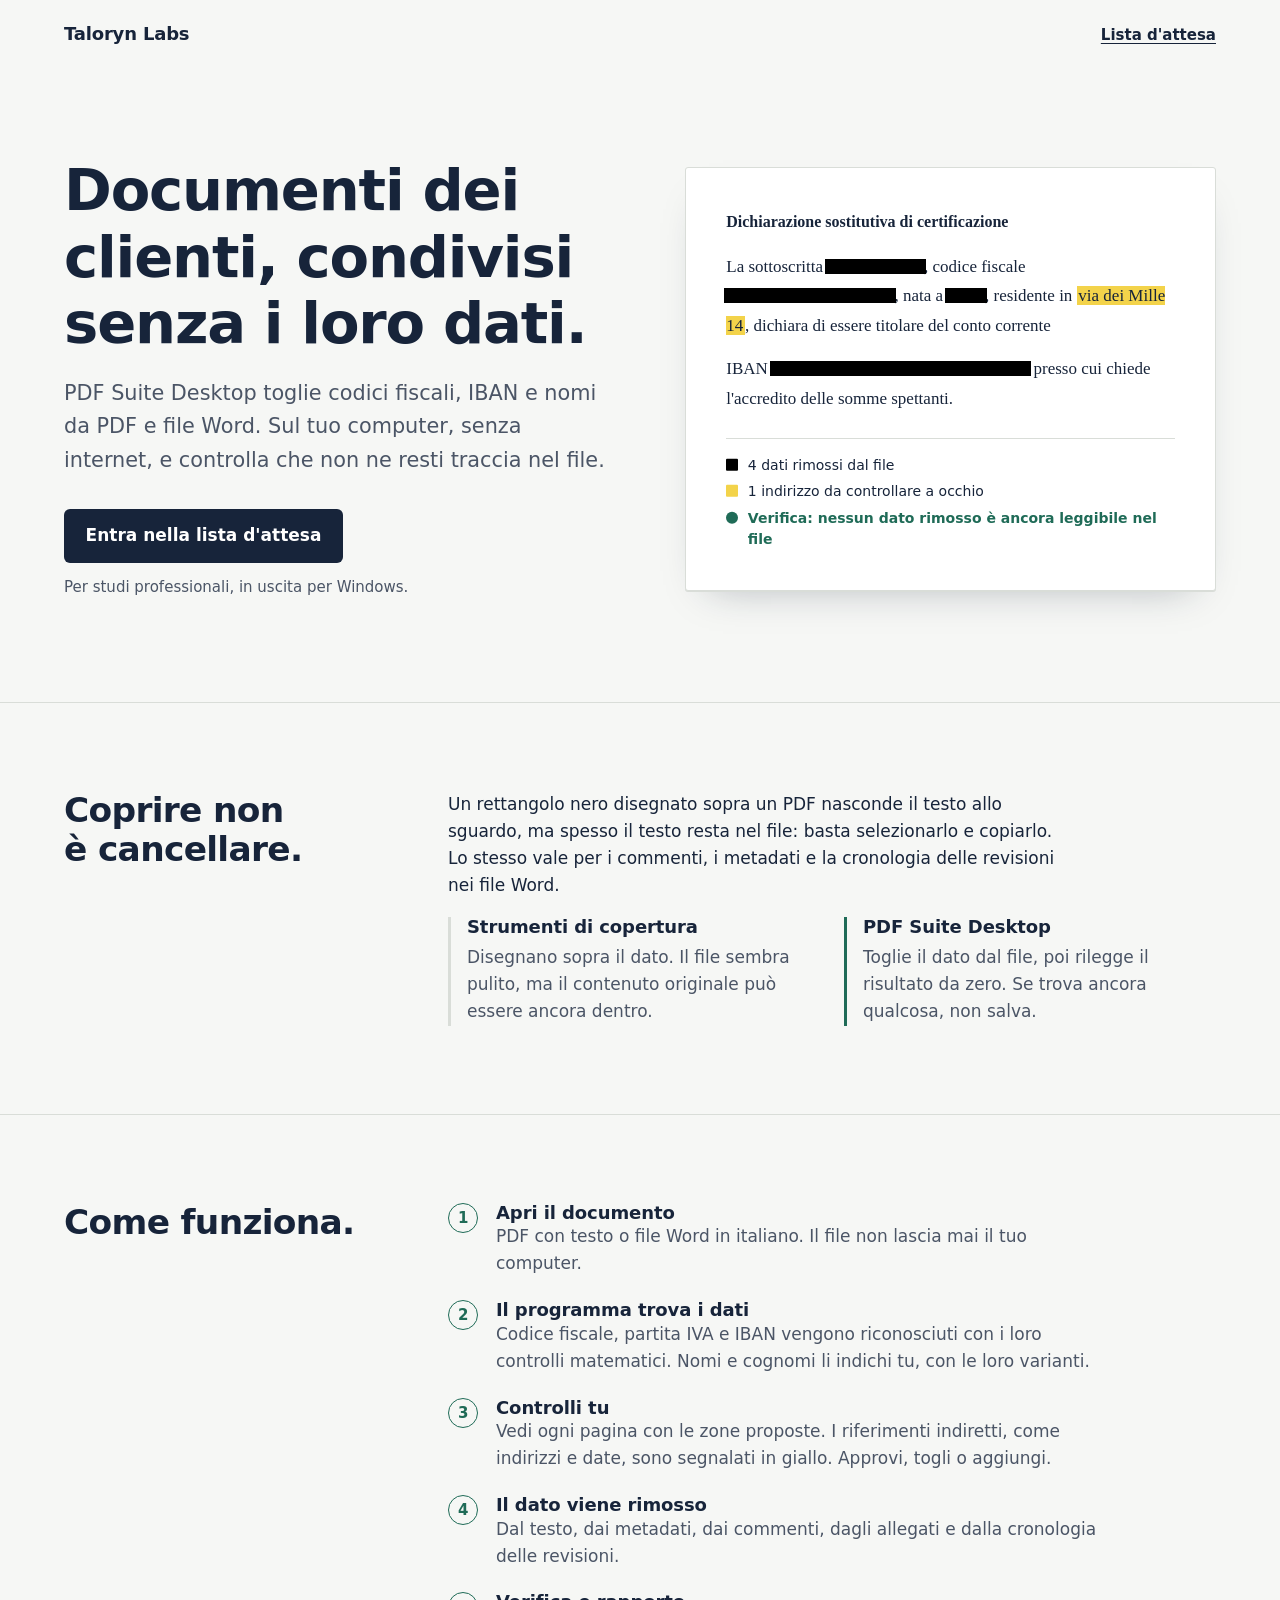
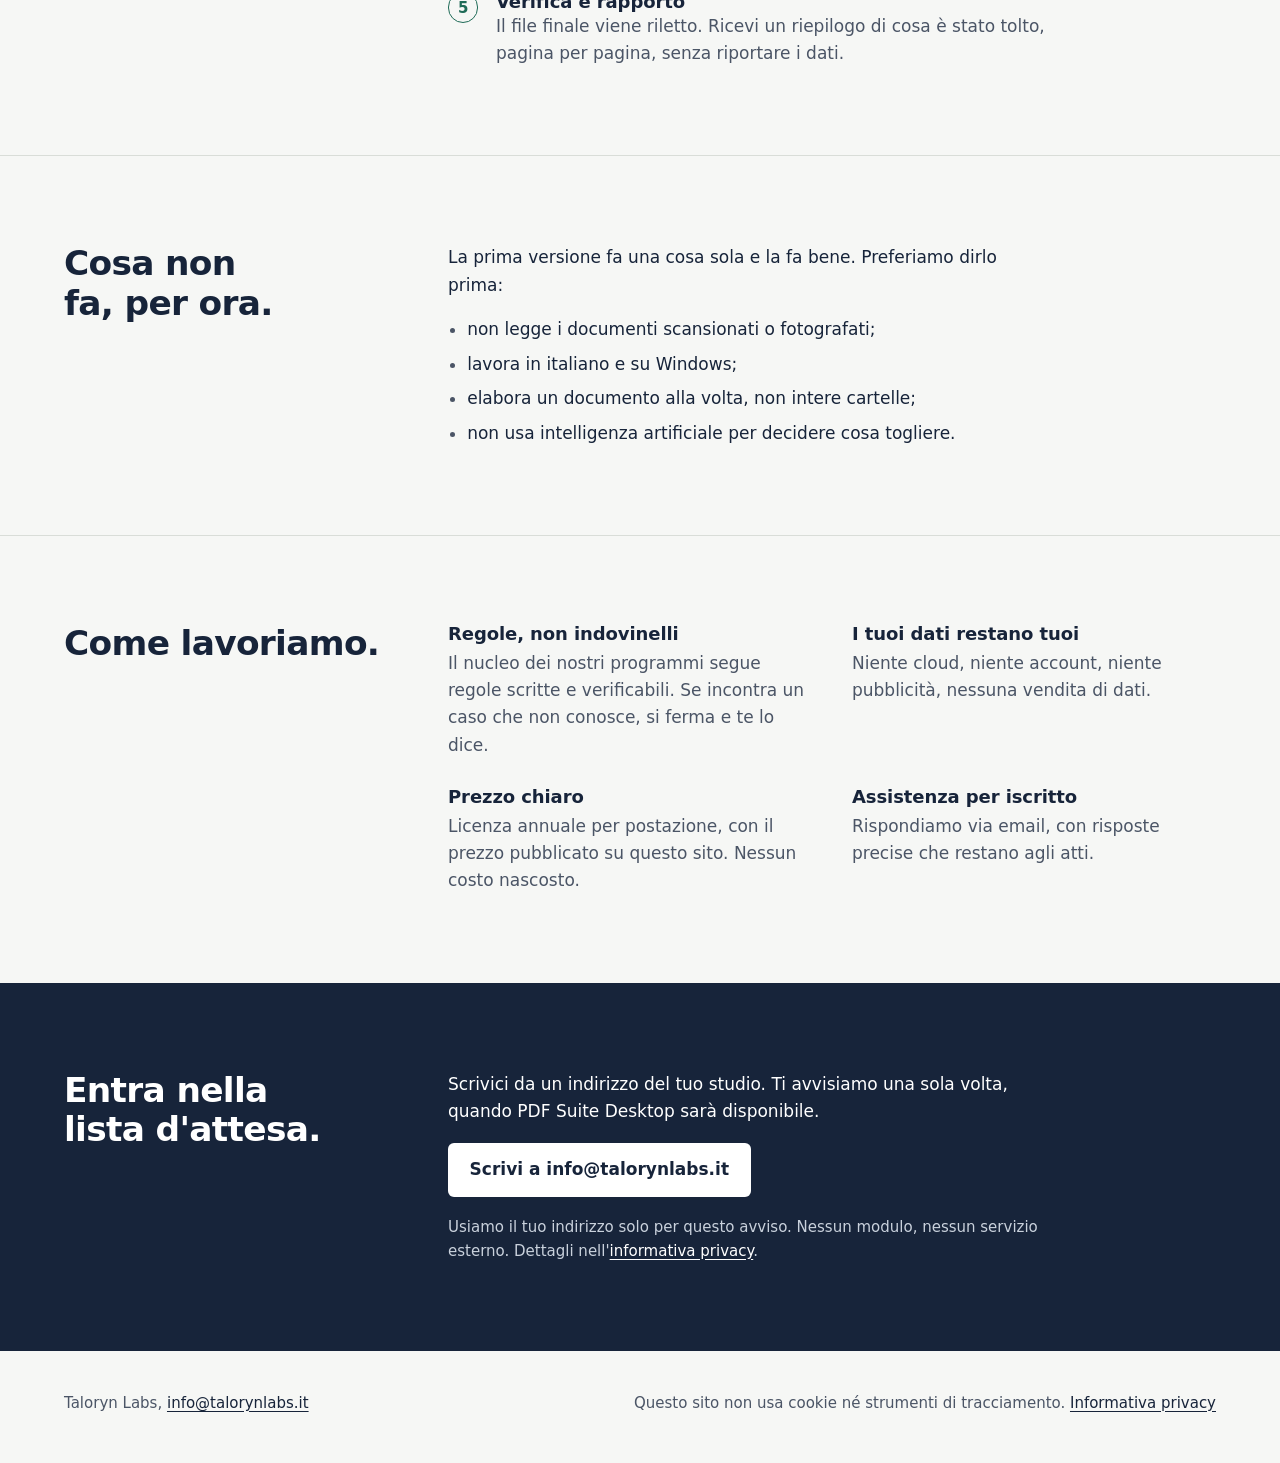
==== index.html @ 52b459c1 "Prima versione del sito: pagina principale, informativa privacy Co-Authored-By: Claude Opus 5.5 <nor" ====
<!doctype html>
<html lang="it">
<head>
  <meta charset="utf-8">
  <meta name="viewport" content="width=device-width, initial-scale=1">
  <title>Taloryn Labs — PDF Suite Desktop</title>
  <meta name="description" content="PDF Suite Desktop rimuove davvero codici fiscali, IBAN e nomi dai PDF e dai file Word, sul tuo computer e senza internet. Per studi professionali italiani.">
  <meta name="referrer" content="no-referrer">
  <link rel="stylesheet" href="stile.css">
  <link rel="icon" href="data:image/svg+xml,%3Csvg xmlns='http://www.w3.org/2000/svg' viewBox='0 0 32 32'%3E%3Crect width='32' height='32' rx='4' fill='%2317243a'/%3E%3Crect x='7' y='13' width='18' height='6' fill='%23ffffff'/%3E%3C/svg%3E">
</head>
<body>

<header class="testata">
  <div class="contenitore">
    <a class="marchio" href="/">Taloryn Labs</a>
    <nav aria-label="Principale"><a href="#lista-attesa">Lista d'attesa</a></nav>
  </div>
</header>

<main>

<section class="apertura">
  <div class="contenitore">
    <div>
      <h1>Documenti dei clienti, condivisi senza i loro dati.</h1>
      <p class="sottotitolo">PDF Suite Desktop toglie codici fiscali, IBAN e nomi da PDF e file Word. Sul tuo computer, senza internet, e controlla che non ne resti traccia nel file.</p>
      <div class="azioni">
        <a class="pulsante" href="#lista-attesa">Entra nella lista d'attesa</a>
        <span class="nota">Per studi professionali, in uscita per Windows.</span>
      </div>
    </div>

    <figure class="documento" aria-labelledby="doc-descrizione">
      <p id="doc-descrizione" class="visivamente-nascosto">Esempio: in una dichiarazione il nome, il codice fiscale, il comune di nascita e l'IBAN vengono oscurati; l'indirizzo viene evidenziato in giallo per un controllo manuale; la verifica finale conferma che nel file non resta nessun dato oscurato.</p>
      <div aria-hidden="true">
        <div class="intestazione-doc">Dichiarazione sostitutiva di certificazione</div>
        <p>La sottoscritta <span class="dato d1">Laura Bianchi</span>, codice fiscale <span class="dato d2">BNCLRA82M45G388D</span>, nata a <span class="dato d3">Pavia</span>, residente in <span class="dubbio">via dei Mille 14</span>, dichiara di essere titolare del conto corrente</p>
        <p>IBAN <span class="dato d4">IT60 X054 2811 1010 0000 0123 456</span> presso cui chiede l'accredito delle somme spettanti.</p>
        <div class="esito">
          <span><i class="segno nero"></i>4 dati rimossi dal file</span>
          <span><i class="segno giallo"></i>1 indirizzo da controllare a occhio</span>
          <span><i class="segno verde"></i>Verifica: nessun dato rimosso è ancora leggibile nel file</span>
        </div>
      </div>
    </figure>
  </div>
</section>

<section class="sezione" aria-labelledby="t-coprire">
  <div class="contenitore">
    <h2 id="t-coprire">Coprire non è cancellare.</h2>
    <div class="corpo">
      <p>Un rettangolo nero disegnato sopra un PDF nasconde il testo allo sguardo, ma spesso il testo resta nel file: basta selezionarlo e copiarlo. Lo stesso vale per i commenti, i metadati e la cronologia delle revisioni nei file Word.</p>
      <div class="confronto">
        <div>
          <h3>Strumenti di copertura</h3>
          <p>Disegnano sopra il dato. Il file sembra pulito, ma il contenuto originale può essere ancora dentro.</p>
        </div>
        <div class="nostro">
          <h3>PDF Suite Desktop</h3>
          <p>Toglie il dato dal file, poi rilegge il risultato da zero. Se trova ancora qualcosa, non salva.</p>
        </div>
      </div>
    </div>
  </div>
</section>

<section class="sezione" aria-labelledby="t-come">
  <div class="contenitore">
    <h2 id="t-come">Come funziona.</h2>
    <ol class="passi">
      <li><h3>Apri il documento</h3><p>PDF con testo o file Word in italiano. Il file non lascia mai il tuo computer.</p></li>
      <li><h3>Il programma trova i dati</h3><p>Codice fiscale, partita IVA e IBAN vengono riconosciuti con i loro controlli matematici. Nomi e cognomi li indichi tu, con le loro varianti.</p></li>
      <li><h3>Controlli tu</h3><p>Vedi ogni pagina con le zone proposte. I riferimenti indiretti, come indirizzi e date, sono segnalati in giallo. Approvi, togli o aggiungi.</p></li>
      <li><h3>Il dato viene rimosso</h3><p>Dal testo, dai metadati, dai commenti, dagli allegati e dalla cronologia delle revisioni.</p></li>
      <li><h3>Verifica e rapporto</h3><p>Il file finale viene riletto. Ricevi un riepilogo di cosa è stato tolto, pagina per pagina, senza riportare i dati.</p></li>
    </ol>
  </div>
</section>

<section class="sezione" aria-labelledby="t-limiti">
  <div class="contenitore">
    <h2 id="t-limiti">Cosa non fa, per ora.</h2>
    <div class="corpo">
      <p>La prima versione fa una cosa sola e la fa bene. Preferiamo dirlo prima:</p>
      <ul class="elenco">
        <li>non legge i documenti scansionati o fotografati;</li>
        <li>lavora in italiano e su Windows;</li>
        <li>elabora un documento alla volta, non intere cartelle;</li>
        <li>non usa intelligenza artificiale per decidere cosa togliere.</li>
      </ul>
    </div>
  </div>
</section>

<section class="sezione" aria-labelledby="t-principi">
  <div class="contenitore">
    <h2 id="t-principi">Come lavoriamo.</h2>
    <div class="principi">
      <div><h3>Regole, non indovinelli</h3><p>Il nucleo dei nostri programmi segue regole scritte e verificabili. Se incontra un caso che non conosce, si ferma e te lo dice.</p></div>
      <div><h3>I tuoi dati restano tuoi</h3><p>Niente cloud, niente account, niente pubblicità, nessuna vendita di dati.</p></div>
      <div><h3>Prezzo chiaro</h3><p>Licenza annuale per postazione, con il prezzo pubblicato su questo sito. Nessun costo nascosto.</p></div>
      <div><h3>Assistenza per iscritto</h3><p>Rispondiamo via email, con risposte precise che restano agli atti.</p></div>
    </div>
  </div>
</section>

<section class="sezione attesa" id="lista-attesa" aria-labelledby="t-attesa">
  <div class="contenitore">
    <h2 id="t-attesa">Entra nella lista d'attesa.</h2>
    <div class="corpo">
      <p>Scrivici da un indirizzo del tuo studio. Ti avvisiamo una sola volta, quando PDF Suite Desktop sarà disponibile.</p>
      <div class="azioni">
        <a class="pulsante" href="mailto:info@talorynlabs.it?subject=Lista%20d'attesa%20PDF%20Suite%20Desktop&amp;body=Vorrei%20essere%20avvisato%20quando%20PDF%20Suite%20Desktop%20sar%C3%A0%20disponibile.%0A%0ATipo%20di%20studio%20(facoltativo)%3A%20">Scrivi a info@talorynlabs.it</a>
      </div>
      <p class="nota">Usiamo il tuo indirizzo solo per questo avviso. Nessun modulo, nessun servizio esterno. Dettagli nell'<a href="privacy.html">informativa privacy</a>.</p>
    </div>
  </div>
</section>

</main>

<footer class="piede">
  <div class="contenitore">
    <p>Taloryn Labs, <a href="mailto:info@talorynlabs.it">info@talorynlabs.it</a></p>
    <p>Questo sito non usa cookie né strumenti di tracciamento. <a href="privacy.html">Informativa privacy</a></p>
  </div>
</footer>

</body>
</html>
---- stile.css ----
/* Taloryn Labs — foglio di stile unico. Nessuna risorsa esterna. */

@font-face { font-family: "Public Sans"; src: url("font/public-sans-latin-400-normal.woff2") format("woff2"); font-weight: 400; font-display: swap; }
@font-face { font-family: "Public Sans"; src: url("font/public-sans-latin-600-normal.woff2") format("woff2"); font-weight: 600; font-display: swap; }
@font-face { font-family: "Public Sans"; src: url("font/public-sans-latin-700-normal.woff2") format("woff2"); font-weight: 700; font-display: swap; }
@font-face { font-family: "Source Serif 4"; src: url("font/source-serif-4-latin-400-normal.woff2") format("woff2"); font-weight: 400; font-display: swap; }
@font-face { font-family: "Source Serif 4"; src: url("font/source-serif-4-latin-600-normal.woff2") format("woff2"); font-weight: 600; font-display: swap; }

:root {
  --carta: #f6f7f5;        /* fondo pagina */
  --foglio: #ffffff;       /* il documento */
  --inchiostro: #17243a;   /* testo principale */
  --inchiostro-2: #4b5566; /* testo secondario */
  --linea: #d9ddd8;
  --oscurato: #000000;     /* dato rimosso */
  --controllo: #f3d34a;    /* da controllare a occhio */
  --verificato: #1f6b57;   /* verifica superata */
  --sans: "Public Sans", system-ui, sans-serif;
  --serif: "Source Serif 4", Georgia, serif;
  --misura: 38rem;
  color-scheme: light;
}

*, *::before, *::after { box-sizing: border-box; }
html { -webkit-text-size-adjust: 100%; }
body {
  margin: 0;
  background: var(--carta);
  color: var(--inchiostro);
  font: 400 1.0625rem/1.6 var(--sans);
}
img, svg { max-width: 100%; }
a { color: var(--inchiostro); text-underline-offset: 0.18em; }
a:hover { color: var(--verificato); }
:focus-visible { outline: 3px solid var(--verificato); outline-offset: 3px; border-radius: 2px; }

.contenitore { width: min(72rem, 100% - 2rem); margin-inline: auto; }

/* Intestazione */
.testata { padding-block: 1.25rem; }
.testata .contenitore { display: flex; align-items: center; justify-content: space-between; gap: 1rem; }
.marchio { font-weight: 700; font-size: 1.125rem; letter-spacing: -0.01em; text-decoration: none; }
.testata nav a { font-weight: 600; font-size: 0.9375rem; }

/* Apertura */
.apertura { padding-block: clamp(2.5rem, 7vw, 6rem) clamp(3rem, 8vw, 7rem); }
.apertura .contenitore { display: grid; gap: clamp(2.5rem, 5vw, 4.5rem); grid-template-columns: 1fr; align-items: center; }
@media (min-width: 60rem) { .apertura .contenitore { grid-template-columns: 1.05fr 1fr; } }

h1, h2, h3 { line-height: 1.15; letter-spacing: -0.02em; margin: 0; text-wrap: balance; }
h1 { font-size: clamp(2.25rem, 5.2vw, 3.6rem); font-weight: 700; max-width: 16ch; }
h2 { font-size: clamp(1.6rem, 3vw, 2.15rem); font-weight: 700; max-width: 22ch; }
h3 { font-size: 1.125rem; font-weight: 600; letter-spacing: -0.005em; }
p { margin: 0; max-width: var(--misura); }

.sottotitolo { font-size: clamp(1.125rem, 1.8vw, 1.3rem); color: var(--inchiostro-2); margin-top: 1.25rem; max-width: 34rem; }

.azioni { margin-top: 2rem; display: flex; flex-wrap: wrap; gap: 0.75rem 1.5rem; align-items: center; }
.pulsante {
  display: inline-block; padding: 0.85rem 1.35rem;
  background: var(--inchiostro); color: #fff; text-decoration: none;
  font-weight: 600; border-radius: 6px;
}
.pulsante:hover { background: var(--verificato); color: #fff; }
.nota { font-size: 0.9375rem; color: var(--inchiostro-2); }

/* Il documento d'esempio */
.documento {
  background: var(--foglio);
  border: 1px solid var(--linea);
  border-radius: 3px;
  padding: clamp(1.5rem, 3.5vw, 2.5rem);
  box-shadow: 0 1px 0 var(--linea), 0 18px 40px -24px rgba(23, 36, 58, 0.35);
  font-family: var(--serif);
  font-size: clamp(1rem, 1.6vw, 1.0625rem);
  line-height: 1.75;
  margin: 0;
}
.documento .intestazione-doc { font-weight: 600; font-size: 1rem; margin-bottom: 1rem; }
.documento p { max-width: none; }
.documento p + p { margin-top: 0.85rem; }

.dato { position: relative; white-space: nowrap; }
.dato::after {
  content: ""; position: absolute; inset: 0.12em -0.12em;
  background: var(--oscurato);
  transform-origin: left center;
  transform: scaleX(0);
  animation: oscura 0.45s cubic-bezier(.6,.05,.3,1) forwards;
}
.dato.d1::after { animation-delay: 0.7s; }
.dato.d2::after { animation-delay: 1.05s; }
.dato.d3::after { animation-delay: 1.4s; }
.dato.d4::after { animation-delay: 1.75s; }
@keyframes oscura { to { transform: scaleX(1); } }

.dubbio {
  background-image: linear-gradient(var(--controllo), var(--controllo));
  background-repeat: no-repeat;
  background-size: 0% 100%;
  animation: evidenzia 0.5s ease-out 2.2s forwards;
  padding-inline: 0.1em;
}
@keyframes evidenzia { to { background-size: 100% 100%; } }

.esito {
  margin-top: 1.5rem; padding-top: 1rem; border-top: 1px solid var(--linea);
  font-family: var(--sans); font-size: 0.875rem; line-height: 1.5;
  display: grid; gap: 0.35rem;
}
.esito span { display: flex; gap: 0.6rem; align-items: baseline; opacity: 0; animation: compare 0.4s ease-out forwards; }
.esito span:nth-child(1) { animation-delay: 2.6s; }
.esito span:nth-child(2) { animation-delay: 2.9s; }
.esito span:nth-child(3) { animation-delay: 3.3s; color: var(--verificato); font-weight: 600; }
.segno { width: 0.75rem; height: 0.75rem; flex: none; border-radius: 1px; transform: translateY(0.05rem); }
.segno.nero { background: var(--oscurato); }
.segno.giallo { background: var(--controllo); }
.segno.verde { background: var(--verificato); border-radius: 50%; }
@keyframes compare { to { opacity: 1; } }

@media (prefers-reduced-motion: reduce) {
  .dato::after { animation: none; transform: scaleX(1); }
  .dubbio { animation: none; background-size: 100% 100%; }
  .esito span { animation: none; opacity: 1; }
}

/* Sezioni */
.sezione { padding-block: clamp(3rem, 7vw, 5.5rem); border-top: 1px solid var(--linea); }
.sezione .contenitore { display: grid; gap: 2rem 4rem; grid-template-columns: 1fr; }
@media (min-width: 60rem) { .sezione .contenitore { grid-template-columns: 20rem 1fr; } }
.sezione .corpo > * + * { margin-top: 1.1rem; }

.confronto { display: grid; gap: 1.5rem; grid-template-columns: 1fr; margin-top: 0.5rem; }
@media (min-width: 40rem) { .confronto { grid-template-columns: 1fr 1fr; } }
.confronto div { border-left: 3px solid var(--linea); padding-left: 1rem; }
.confronto div.nostro { border-left-color: var(--verificato); }
.confronto h3 { margin-bottom: 0.4rem; }
.confronto p { color: var(--inchiostro-2); }

ol.passi { list-style: none; counter-reset: passo; margin: 0; padding: 0; display: grid; gap: 1.4rem; max-width: 42rem; }
ol.passi li { counter-increment: passo; display: grid; grid-template-columns: 2.25rem 1fr; gap: 0 0.75rem; }
ol.passi li::before {
  content: counter(passo); grid-row: span 2;
  font-weight: 700; font-size: 0.9375rem; color: var(--verificato);
  border: 1.5px solid currentColor; border-radius: 50%;
  width: 1.9rem; height: 1.9rem; display: grid; place-items: center;
}
ol.passi p { color: var(--inchiostro-2); }

ul.elenco { margin: 0; padding-left: 1.2rem; max-width: var(--misura); }
ul.elenco li + li { margin-top: 0.45rem; }
ul.elenco li::marker { color: var(--inchiostro-2); }

.principi { display: grid; gap: 1.75rem 2.5rem; grid-template-columns: 1fr; }
@media (min-width: 40rem) { .principi { grid-template-columns: 1fr 1fr; } }
.principi h3 { margin-bottom: 0.35rem; }
.principi p { color: var(--inchiostro-2); }

/* Lista d'attesa */
.attesa { background: var(--inchiostro); color: #fff; border-top: none; }
.attesa a { color: #fff; }
.attesa .pulsante { background: #fff; color: var(--inchiostro); }
.attesa .pulsante:hover { background: var(--controllo); color: var(--inchiostro); }
.attesa .nota { color: #c9d1dc; }
.attesa :focus-visible { outline-color: var(--controllo); }

/* Piede */
.piede { padding-block: 2.5rem 3rem; font-size: 0.9375rem; color: var(--inchiostro-2); }
.piede .contenitore { display: flex; flex-wrap: wrap; gap: 0.75rem 2rem; justify-content: space-between; }
.piede p { max-width: none; }

/* Pagina di testo (privacy) */
.testo { padding-block: 2rem 5rem; }
.testo .contenitore { max-width: 44rem; }
.testo h1 { font-size: clamp(2rem, 4vw, 2.6rem); max-width: none; margin-bottom: 1.5rem; }
.testo h2 { font-size: 1.3rem; margin-top: 2.25rem; margin-bottom: 0.6rem; max-width: none; }
.testo p + p, .testo p + ul, .testo ul + p { margin-top: 0.8rem; }
.testo ul { padding-left: 1.2rem; }
.da-completare { background: var(--controllo); padding: 0 0.25em; }

.visivamente-nascosto {
  position: absolute !important; width: 1px; height: 1px; overflow: hidden;
  clip: rect(0 0 0 0); white-space: nowrap;
}
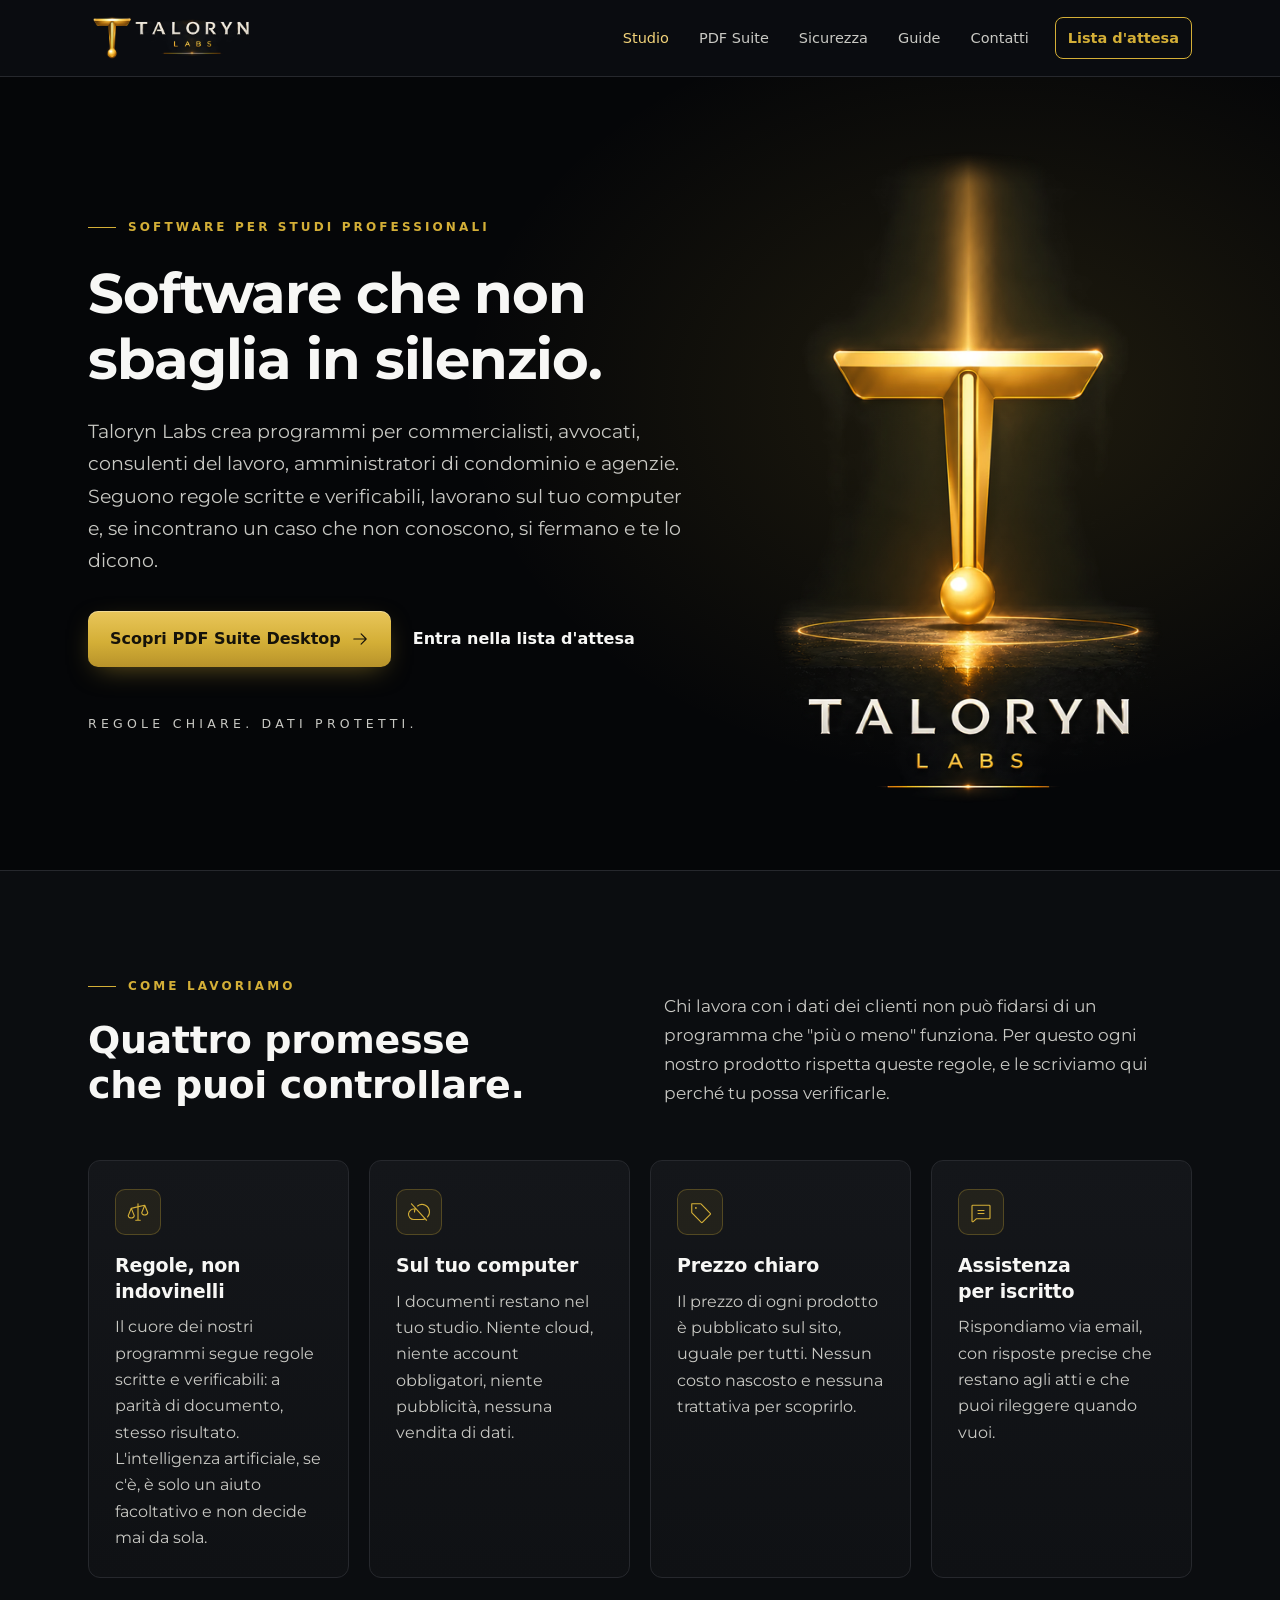
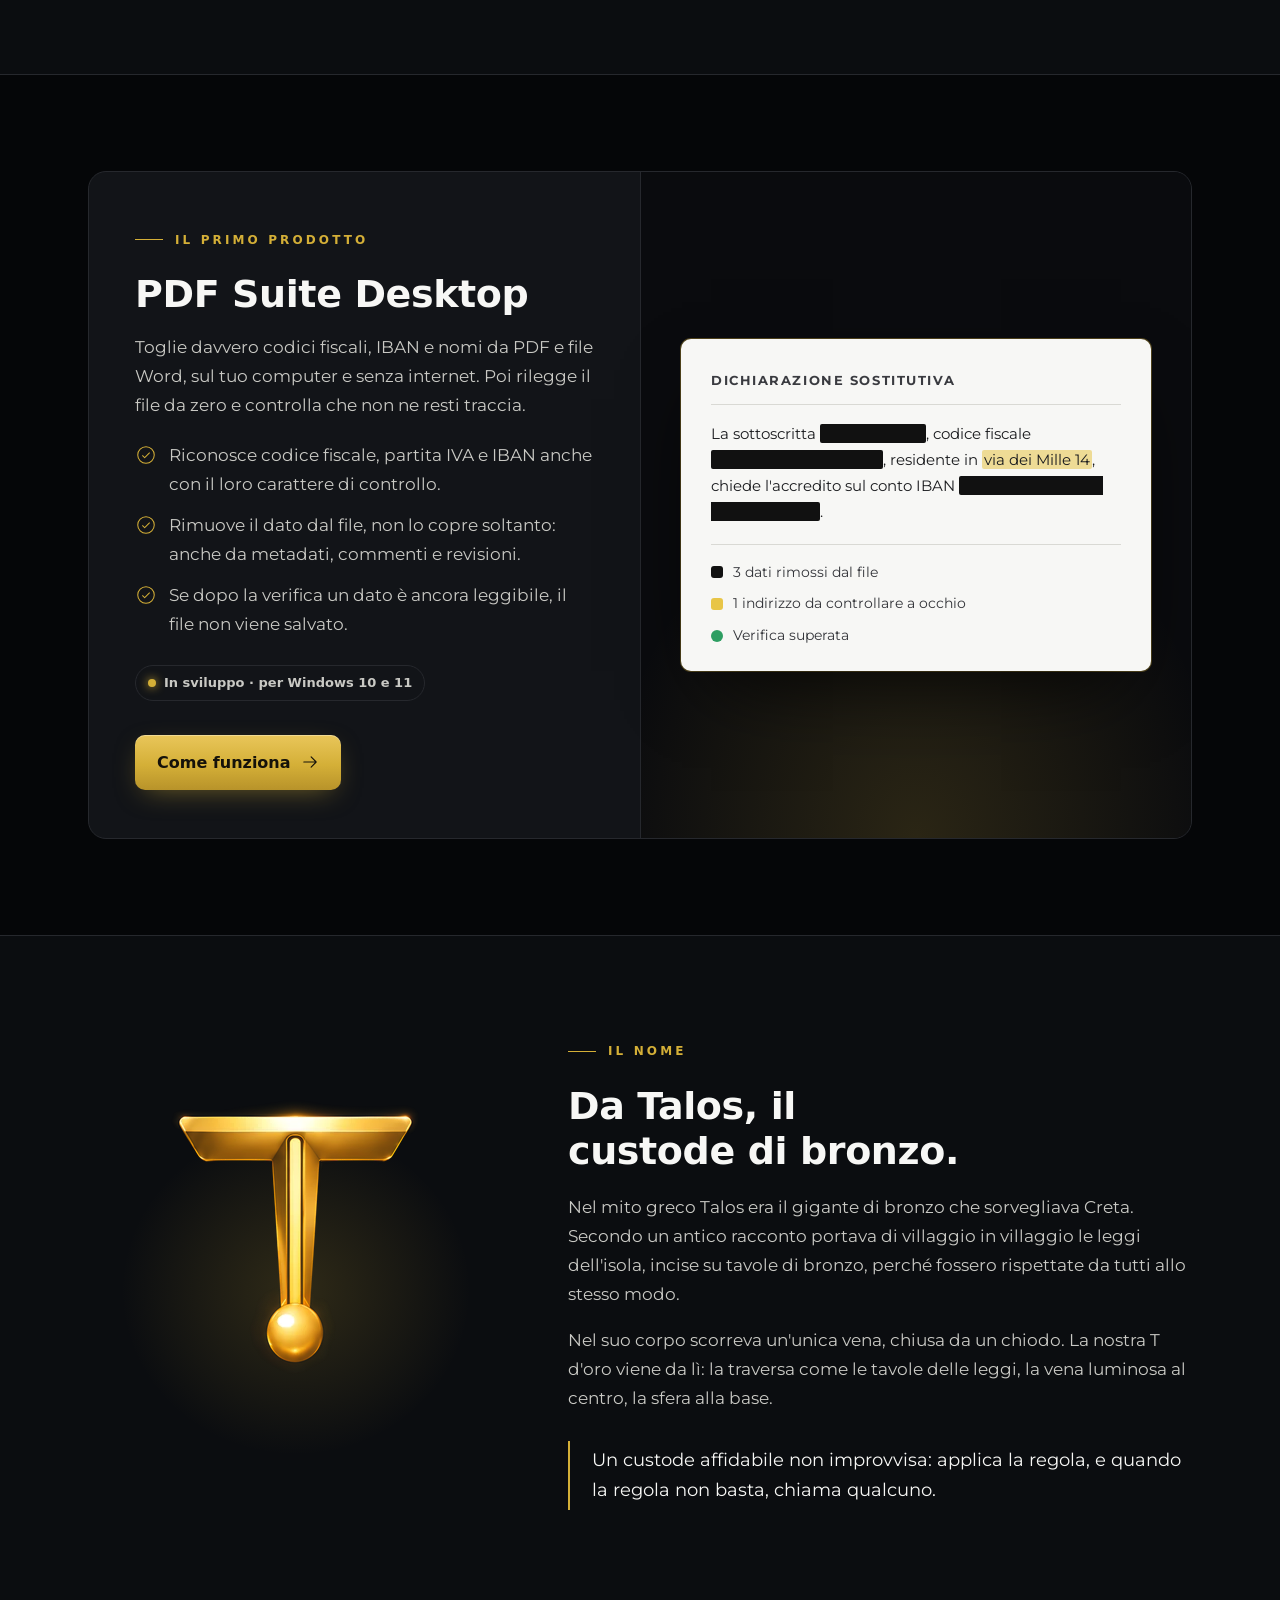
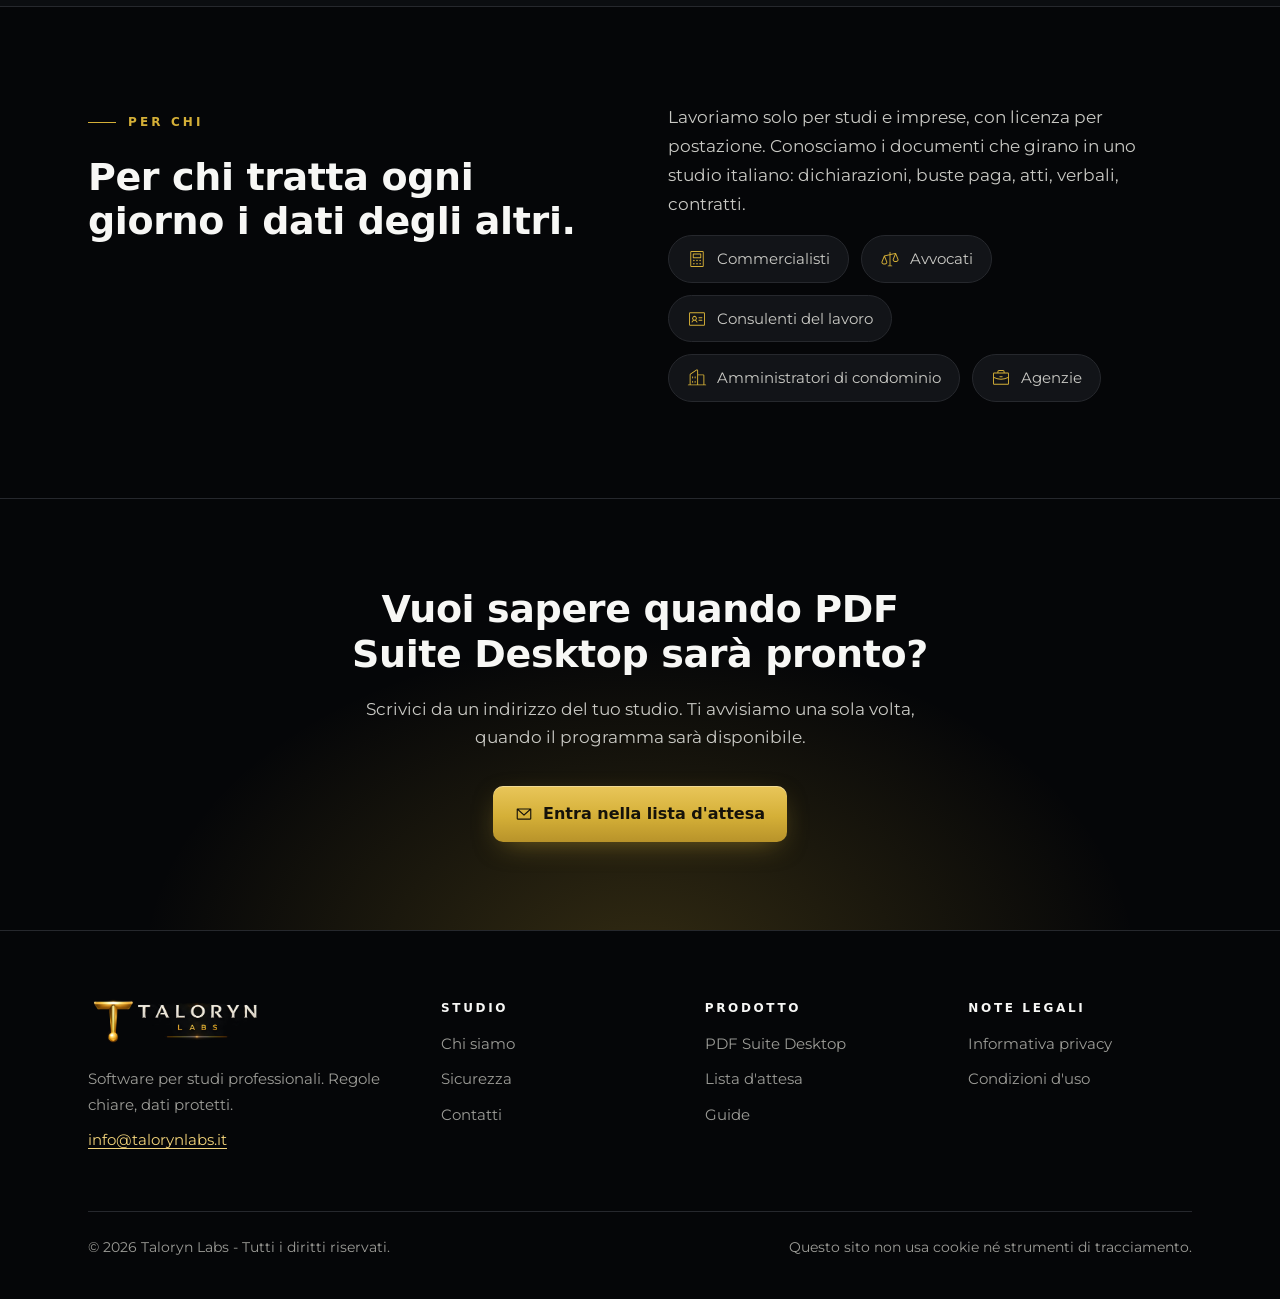
==== commit 7865310f: "Sito completo nella nuova identità oro Pagine Studio, PDF Suite, Sicurezza, Guide (3 articoli), Cont" ====
--- a/index.html
+++ b/index.html
@@ -1,132 +1,169 @@
 <!doctype html>
 <html lang="it">
 <head>
-  <meta charset="utf-8">
-  <meta name="viewport" content="width=device-width, initial-scale=1">
-  <title>Taloryn Labs — PDF Suite Desktop</title>
-  <meta name="description" content="PDF Suite Desktop rimuove davvero codici fiscali, IBAN e nomi dai PDF e dai file Word, sul tuo computer e senza internet. Per studi professionali italiani.">
-  <meta name="referrer" content="no-referrer">
-  <link rel="stylesheet" href="stile.css">
-  <link rel="icon" href="data:image/svg+xml,%3Csvg xmlns='http://www.w3.org/2000/svg' viewBox='0 0 32 32'%3E%3Crect width='32' height='32' rx='4' fill='%2317243a'/%3E%3Crect x='7' y='13' width='18' height='6' fill='%23ffffff'/%3E%3C/svg%3E">
+<meta charset="utf-8">
+<meta name="viewport" content="width=device-width, initial-scale=1">
+<title>Taloryn Labs — software per studi professionali</title>
+<meta name="description" content="Taloryn Labs crea software per studi professionali italiani: regole verificabili, dati che restano sul tuo computer, prezzo chiaro e assistenza per iscritto.">
+<meta name="referrer" content="no-referrer">
+<meta name="theme-color" content="#0B0D10">
+<link rel="canonical" href="https://talorynlabs.it/">
+<link rel="icon" href="/favicon.ico" sizes="any">
+<link rel="icon" href="/img/icona-32.png" type="image/png" sizes="32x32">
+<link rel="apple-touch-icon" href="/apple-touch-icon.png">
+<link rel="preload" href="/font/montserrat-latin-400-normal.woff2" as="font" type="font/woff2" crossorigin>
+<link rel="preload" href="/font/montserrat-latin-600-normal.woff2" as="font" type="font/woff2" crossorigin>
+<link rel="stylesheet" href="/stile.css">
+<meta property="og:type" content="website">
+<meta property="og:locale" content="it_IT">
+<meta property="og:site_name" content="Taloryn Labs">
+<meta property="og:title" content="Taloryn Labs — software per studi professionali">
+<meta property="og:description" content="Taloryn Labs crea software per studi professionali italiani: regole verificabili, dati che restano sul tuo computer, prezzo chiaro e assistenza per iscritto.">
+<meta property="og:url" content="https://talorynlabs.it/">
+<meta property="og:image" content="https://talorynlabs.it/img/anteprima-condivisione.png">
+<meta property="og:image:width" content="1200">
+<meta property="og:image:height" content="630">
+<meta name="twitter:card" content="summary_large_image">
+<script type="application/ld+json">{"@context": "https://schema.org", "@type": "Organization", "name": "Taloryn Labs", "url": "https://talorynlabs.it/", "logo": "https://talorynlabs.it/img/icona-512.png", "email": "info@talorynlabs.it", "description": "Software per studi professionali italiani: regole verificabili, elaborazione sul computer dell'utente."}</script>
 </head>
 <body>
-
+<a class="salta" href="#contenuto">Vai al contenuto</a>
 <header class="testata">
   <div class="contenitore">
-    <a class="marchio" href="/">Taloryn Labs</a>
-    <nav aria-label="Principale"><a href="#lista-attesa">Lista d'attesa</a></nav>
+    <a class="logo" href="/" aria-label="Taloryn Labs, pagina principale"><img src="/img/logo-480.webp" srcset="/img/logo-240.webp 240w, /img/logo-480.webp 480w" sizes="168px" width="168" height="52" alt="Taloryn Labs"></a>
+    <nav class="menu" aria-label="Principale"><a href="/" aria-current="page">Studio</a><a href="/pdf-suite.html">PDF Suite</a><a href="/sicurezza.html">Sicurezza</a><a href="/guide/">Guide</a><a href="/contatti.html">Contatti</a><a class="pulsante-menu" href="/contatti.html#lista-attesa">Lista d'attesa</a></nav>
   </div>
 </header>
-
-<main>
-
-<section class="apertura">
+<main id="contenuto">
+<section class="apertura" aria-labelledby="t-apertura">
   <div class="contenitore">
     <div>
-      <h1>Documenti dei clienti, condivisi senza i loro dati.</h1>
-      <p class="sottotitolo">PDF Suite Desktop toglie codici fiscali, IBAN e nomi da PDF e file Word. Sul tuo computer, senza internet, e controlla che non ne resti traccia nel file.</p>
+      <div class="occhiello">Software per studi professionali</div>
+      <h1 id="t-apertura">Software che non sbaglia in silenzio.</h1>
+      <p class="introduzione" style="margin-top:24px">Taloryn Labs crea programmi per commercialisti, avvocati, consulenti del lavoro, amministratori di condominio e agenzie. Seguono regole scritte e verificabili, lavorano sul tuo computer e, se incontrano un caso che non conoscono, si fermano e te lo dicono.</p>
       <div class="azioni">
-        <a class="pulsante" href="#lista-attesa">Entra nella lista d'attesa</a>
-        <span class="nota">Per studi professionali, in uscita per Windows.</span>
+        <a class="pulsante" href="/pdf-suite.html">Scopri PDF Suite Desktop<svg aria-hidden="true" focusable="false" viewBox="0 0 256 256" fill="currentColor"><path d="M221.66,133.66l-72,72a8,8,0,0,1-11.32-11.32L196.69,136H40a8,8,0,0,1,0-16H196.69L138.34,61.66a8,8,0,0,1,11.32-11.32l72,72A8,8,0,0,1,221.66,133.66Z"/></svg></a>
+        <a class="secondario" href="/contatti.html#lista-attesa">Entra nella lista d'attesa</a>
       </div>
+      <p class="motto">Regole chiare. Dati protetti.</p>
     </div>
-
-    <figure class="documento" aria-labelledby="doc-descrizione">
-      <p id="doc-descrizione" class="visivamente-nascosto">Esempio: in una dichiarazione il nome, il codice fiscale, il comune di nascita e l'IBAN vengono oscurati; l'indirizzo viene evidenziato in giallo per un controllo manuale; la verifica finale conferma che nel file non resta nessun dato oscurato.</p>
-      <div aria-hidden="true">
-        <div class="intestazione-doc">Dichiarazione sostitutiva di certificazione</div>
-        <p>La sottoscritta <span class="dato d1">Laura Bianchi</span>, codice fiscale <span class="dato d2">BNCLRA82M45G388D</span>, nata a <span class="dato d3">Pavia</span>, residente in <span class="dubbio">via dei Mille 14</span>, dichiara di essere titolare del conto corrente</p>
-        <p>IBAN <span class="dato d4">IT60 X054 2811 1010 0000 0123 456</span> presso cui chiede l'accredito delle somme spettanti.</p>
-        <div class="esito">
-          <span><i class="segno nero"></i>4 dati rimossi dal file</span>
-          <span><i class="segno giallo"></i>1 indirizzo da controllare a occhio</span>
-          <span><i class="segno verde"></i>Verifica: nessun dato rimosso è ancora leggibile nel file</span>
-        </div>
-      </div>
-    </figure>
-  </div>
-</section>
-
-<section class="sezione" aria-labelledby="t-coprire">
-  <div class="contenitore">
-    <h2 id="t-coprire">Coprire non è cancellare.</h2>
-    <div class="corpo">
-      <p>Un rettangolo nero disegnato sopra un PDF nasconde il testo allo sguardo, ma spesso il testo resta nel file: basta selezionarlo e copiarlo. Lo stesso vale per i commenti, i metadati e la cronologia delle revisioni nei file Word.</p>
-      <div class="confronto">
-        <div>
-          <h3>Strumenti di copertura</h3>
-          <p>Disegnano sopra il dato. Il file sembra pulito, ma il contenuto originale può essere ancora dentro.</p>
-        </div>
-        <div class="nostro">
-          <h3>PDF Suite Desktop</h3>
-          <p>Toglie il dato dal file, poi rilegge il risultato da zero. Se trova ancora qualcosa, non salva.</p>
-        </div>
-      </div>
-    </div>
-  </div>
-</section>
-
-<section class="sezione" aria-labelledby="t-come">
-  <div class="contenitore">
-    <h2 id="t-come">Come funziona.</h2>
-    <ol class="passi">
-      <li><h3>Apri il documento</h3><p>PDF con testo o file Word in italiano. Il file non lascia mai il tuo computer.</p></li>
-      <li><h3>Il programma trova i dati</h3><p>Codice fiscale, partita IVA e IBAN vengono riconosciuti con i loro controlli matematici. Nomi e cognomi li indichi tu, con le loro varianti.</p></li>
-      <li><h3>Controlli tu</h3><p>Vedi ogni pagina con le zone proposte. I riferimenti indiretti, come indirizzi e date, sono segnalati in giallo. Approvi, togli o aggiungi.</p></li>
-      <li><h3>Il dato viene rimosso</h3><p>Dal testo, dai metadati, dai commenti, dagli allegati e dalla cronologia delle revisioni.</p></li>
-      <li><h3>Verifica e rapporto</h3><p>Il file finale viene riletto. Ricevi un riepilogo di cosa è stato tolto, pagina per pagina, senza riportare i dati.</p></li>
-    </ol>
-  </div>
-</section>
-
-<section class="sezione" aria-labelledby="t-limiti">
-  <div class="contenitore">
-    <h2 id="t-limiti">Cosa non fa, per ora.</h2>
-    <div class="corpo">
-      <p>La prima versione fa una cosa sola e la fa bene. Preferiamo dirlo prima:</p>
-      <ul class="elenco">
-        <li>non legge i documenti scansionati o fotografati;</li>
-        <li>lavora in italiano e su Windows;</li>
-        <li>elabora un documento alla volta, non intere cartelle;</li>
-        <li>non usa intelligenza artificiale per decidere cosa togliere.</li>
-      </ul>
+    <div class="pannello">
+      <img src="/img/pannello-920.webp" srcset="/img/pannello-460.webp 460w, /img/pannello-920.webp 920w" sizes="(max-width: 980px) 300px, 400px" width="400" height="657" alt="Il simbolo di Taloryn Labs: una T d'oro con una vena luminosa e una sfera alla base, sopra la scritta Taloryn Labs" fetchpriority="high">
     </div>
   </div>
 </section>
 
 <section class="sezione" aria-labelledby="t-principi">
   <div class="contenitore">
-    <h2 id="t-principi">Come lavoriamo.</h2>
-    <div class="principi">
-      <div><h3>Regole, non indovinelli</h3><p>Il nucleo dei nostri programmi segue regole scritte e verificabili. Se incontra un caso che non conosce, si ferma e te lo dice.</p></div>
-      <div><h3>I tuoi dati restano tuoi</h3><p>Niente cloud, niente account, niente pubblicità, nessuna vendita di dati.</p></div>
-      <div><h3>Prezzo chiaro</h3><p>Licenza annuale per postazione, con il prezzo pubblicato su questo sito. Nessun costo nascosto.</p></div>
-      <div><h3>Assistenza per iscritto</h3><p>Rispondiamo via email, con risposte precise che restano agli atti.</p></div>
+    <div class="testa-sezione">
+      <div><div class="occhiello">Come lavoriamo</div><h2 id="t-principi">Quattro promesse che puoi controllare.</h2></div>
+      <p>Chi lavora con i dati dei clienti non può fidarsi di un programma che "più o meno" funziona. Per questo ogni nostro prodotto rispetta queste regole, e le scriviamo qui perché tu possa verificarle.</p>
+    </div>
+    <div class="schede">
+      <div class="scheda"><div class="icona"><svg aria-hidden="true" focusable="false" viewBox="0 0 256 256" fill="currentColor"><path d="M237.57,133.77l-32-80h0a6,6,0,0,0-6.86-3.63L134,64.52V40a6,6,0,0,0-12,0V67.19l-67.3,15a6,6,0,0,0-4.27,3.63h0v0l-32,80A6.1,6.1,0,0,0,18,168c0,21.86,23.31,30,38,30s38-8.14,38-30a6.1,6.1,0,0,0-.43-2.23L64.19,92.33,122,79.48V210H104a6,6,0,0,0,0,12h48a6,6,0,0,0,0-12H134V76.81l56.21-12.49-27.78,69.45A6.1,6.1,0,0,0,162,136c0,21.86,23.31,30,38,30s38-8.14,38-30A6.1,6.1,0,0,0,237.57,133.77ZM56,186a36.89,36.89,0,0,1-17.48-4.56c-5.37-3.13-8.15-7.18-8.49-12.37l26-64.91,26,64.91C81.06,182.85,62.58,186,56,186Zm144-32a36.89,36.89,0,0,1-17.48-4.56c-5.37-3.13-8.15-7.18-8.49-12.37l26-64.91,26,64.91C225.06,150.85,206.58,154,200,154Z"/></svg></div><h3>Regole, non indovinelli</h3><p>Il cuore dei nostri programmi segue regole scritte e verificabili: a parità di documento, stesso risultato. L'intelligenza artificiale, se c'è, è solo un aiuto facoltativo e non decide mai da sola.</p></div>
+      <div class="scheda"><div class="icona"><svg aria-hidden="true" focusable="false" viewBox="0 0 256 256" fill="currentColor"><path d="M52.44,36A6,6,0,0,0,43.56,44l40.18,44.2c-.45.87-.9,1.75-1.32,2.64A62,62,0,1,0,72,214h88a85.23,85.23,0,0,0,32.35-6.3L203.56,220a6,6,0,0,0,8.88-8.08ZM160,202H72a50,50,0,1,1,5.9-99.64A86.25,86.25,0,0,0,74,128a6,6,0,0,0,12,0,73.92,73.92,0,0,1,6.44-30.2l91.22,100.34A73.65,73.65,0,0,1,160,202Zm86-74a85.85,85.85,0,0,1-21.85,57.27,6,6,0,0,1-4.47,2,6,6,0,0,1-4.47-10,74,74,0,0,0-99-108.92,6,6,0,1,1-7.11-9.67A86,86,0,0,1,246,128Z"/></svg></div><h3>Sul tuo computer</h3><p>I documenti restano nel tuo studio. Niente cloud, niente account obbligatori, niente pubblicità, nessuna vendita di dati.</p></div>
+      <div class="scheda"><div class="icona"><svg aria-hidden="true" focusable="false" viewBox="0 0 256 256" fill="currentColor"><path d="M241.91,137.42,142.59,38.1a13.94,13.94,0,0,0-9.9-4.1H40a6,6,0,0,0-6,6v92.69a13.94,13.94,0,0,0,4.1,9.9l99.32,99.32a14,14,0,0,0,19.8,0l84.69-84.69A14,14,0,0,0,241.91,137.42Zm-8.49,11.31-84.69,84.69a2,2,0,0,1-2.83,0L46.59,134.1a2,2,0,0,1-.59-1.41V46h86.69a2,2,0,0,1,1.41.59l99.32,99.31A2,2,0,0,1,233.42,148.73ZM94,84A10,10,0,1,1,84,74,10,10,0,0,1,94,84Z"/></svg></div><h3>Prezzo chiaro</h3><p>Il prezzo di ogni prodotto è pubblicato sul sito, uguale per tutti. Nessun costo nascosto e nessuna trattativa per scoprirlo.</p></div>
+      <div class="scheda"><div class="icona"><svg aria-hidden="true" focusable="false" viewBox="0 0 256 256" fill="currentColor"><path d="M216,50H40A14,14,0,0,0,26,64V224a13.88,13.88,0,0,0,8.09,12.69A14.11,14.11,0,0,0,40,238a13.87,13.87,0,0,0,9-3.31l.06-.05L82.23,206H216a14,14,0,0,0,14-14V64A14,14,0,0,0,216,50Zm2,142a2,2,0,0,1-2,2H80a6,6,0,0,0-3.92,1.46L41.26,225.53A2,2,0,0,1,38,224V64a2,2,0,0,1,2-2H216a2,2,0,0,1,2,2Zm-52-80a6,6,0,0,1-6,6H96a6,6,0,0,1,0-12h64A6,6,0,0,1,166,112Zm0,32a6,6,0,0,1-6,6H96a6,6,0,0,1,0-12h64A6,6,0,0,1,166,144Z"/></svg></div><h3>Assistenza per iscritto</h3><p>Rispondiamo via email, con risposte precise che restano agli atti e che puoi rileggere quando vuoi.</p></div>
     </div>
   </div>
 </section>
 
-<section class="sezione attesa" id="lista-attesa" aria-labelledby="t-attesa">
+<section class="sezione scura" aria-labelledby="t-prodotto">
   <div class="contenitore">
-    <h2 id="t-attesa">Entra nella lista d'attesa.</h2>
-    <div class="corpo">
-      <p>Scrivici da un indirizzo del tuo studio. Ti avvisiamo una sola volta, quando PDF Suite Desktop sarà disponibile.</p>
-      <div class="azioni">
-        <a class="pulsante" href="mailto:info@talorynlabs.it?subject=Lista%20d'attesa%20PDF%20Suite%20Desktop&amp;body=Vorrei%20essere%20avvisato%20quando%20PDF%20Suite%20Desktop%20sar%C3%A0%20disponibile.%0A%0ATipo%20di%20studio%20(facoltativo)%3A%20">Scrivi a info@talorynlabs.it</a>
+    <div class="prodotto">
+      <div class="testo-prodotto">
+        <div class="occhiello">Il primo prodotto</div>
+        <h2 id="t-prodotto">PDF Suite Desktop</h2>
+        <p class="corpo" style="margin-top:16px">Toglie davvero codici fiscali, IBAN e nomi da PDF e file Word, sul tuo computer e senza internet. Poi rilegge il file da zero e controlla che non ne resti traccia.</p>
+        <ul class="elenco-segni">
+          <li><svg aria-hidden="true" focusable="false" viewBox="0 0 256 256" fill="currentColor"><path d="M172.24,99.76a6,6,0,0,1,0,8.48l-56,56a6,6,0,0,1-8.48,0l-24-24a6,6,0,0,1,8.48-8.48L112,151.51l51.76-51.75A6,6,0,0,1,172.24,99.76ZM230,128A102,102,0,1,1,128,26,102.12,102.12,0,0,1,230,128Zm-12,0a90,90,0,1,0-90,90A90.1,90.1,0,0,0,218,128Z"/></svg><span>Riconosce codice fiscale, partita IVA e IBAN anche con il loro carattere di controllo.</span></li>
+          <li><svg aria-hidden="true" focusable="false" viewBox="0 0 256 256" fill="currentColor"><path d="M172.24,99.76a6,6,0,0,1,0,8.48l-56,56a6,6,0,0,1-8.48,0l-24-24a6,6,0,0,1,8.48-8.48L112,151.51l51.76-51.75A6,6,0,0,1,172.24,99.76ZM230,128A102,102,0,1,1,128,26,102.12,102.12,0,0,1,230,128Zm-12,0a90,90,0,1,0-90,90A90.1,90.1,0,0,0,218,128Z"/></svg><span>Rimuove il dato dal file, non lo copre soltanto: anche da metadati, commenti e revisioni.</span></li>
+          <li><svg aria-hidden="true" focusable="false" viewBox="0 0 256 256" fill="currentColor"><path d="M172.24,99.76a6,6,0,0,1,0,8.48l-56,56a6,6,0,0,1-8.48,0l-24-24a6,6,0,0,1,8.48-8.48L112,151.51l51.76-51.75A6,6,0,0,1,172.24,99.76ZM230,128A102,102,0,1,1,128,26,102.12,102.12,0,0,1,230,128Zm-12,0a90,90,0,1,0-90,90A90.1,90.1,0,0,0,218,128Z"/></svg><span>Se dopo la verifica un dato è ancora leggibile, il file non viene salvato.</span></li>
+        </ul>
+        <div class="stato"><i></i>In sviluppo · per Windows 10 e 11</div>
+        <div class="azioni"><a class="pulsante" href="/pdf-suite.html">Come funziona<svg aria-hidden="true" focusable="false" viewBox="0 0 256 256" fill="currentColor"><path d="M221.66,133.66l-72,72a8,8,0,0,1-11.32-11.32L196.69,136H40a8,8,0,0,1,0-16H196.69L138.34,61.66a8,8,0,0,1,11.32-11.32l72,72A8,8,0,0,1,221.66,133.66Z"/></svg></a></div>
       </div>
-      <p class="nota">Usiamo il tuo indirizzo solo per questo avviso. Nessun modulo, nessun servizio esterno. Dettagli nell'<a href="privacy.html">informativa privacy</a>.</p>
+      <div class="figura-prodotto">
+        <figure class="documento" aria-label="Esempio di documento oscurato">
+          <div aria-hidden="true">
+            <div class="intestazione-doc">Dichiarazione sostitutiva</div>
+            <p>La sottoscritta <span class="dato">Laura Bianchi</span>, codice fiscale <span class="dato">BNCLRA82M45G388D</span>, residente in <span class="dubbio">via dei Mille 14</span>, chiede l'accredito sul conto IBAN <span class="dato">IT60 X054 2811 1010 0000 0123 456</span>.</p>
+            <div class="esito">
+              <span><i class="segno nero"></i>3 dati rimossi dal file</span>
+              <span><i class="segno giallo"></i>1 indirizzo da controllare a occhio</span>
+              <span><i class="segno verde"></i>Verifica superata</span>
+            </div>
+          </div>
+        </figure>
+      </div>
     </div>
   </div>
 </section>
 
+<section class="sezione" aria-labelledby="t-nome">
+  <div class="contenitore racconto">
+    <div class="marchio-grande"><img src="/img/marchio-600.webp" srcset="/img/marchio-300.webp 300w, /img/marchio-600.webp 600w" sizes="300px" width="300" height="352"  alt="La T d'oro di Taloryn Labs" loading="lazy" decoding="async"></div>
+    <div>
+      <div class="occhiello">Il nome</div>
+      <h2 id="t-nome">Da Talos, il custode di bronzo.</h2>
+      <div class="corpo" style="margin-top:20px">
+        <p>Nel mito greco Talos era il gigante di bronzo che sorvegliava Creta. Secondo un antico racconto portava di villaggio in villaggio le leggi dell'isola, incise su tavole di bronzo, perché fossero rispettate da tutti allo stesso modo.</p>
+        <p>Nel suo corpo scorreva un'unica vena, chiusa da un chiodo. La nostra T d'oro viene da lì: la traversa come le tavole delle leggi, la vena luminosa al centro, la sfera alla base.</p>
+      </div>
+      <blockquote>Un custode affidabile non improvvisa: applica la regola, e quando la regola non basta, chiama qualcuno.</blockquote>
+    </div>
+  </div>
+</section>
+
+<section class="sezione scura" aria-labelledby="t-per-chi">
+  <div class="contenitore due-colonne">
+    <div><div class="occhiello">Per chi</div><h2 id="t-per-chi">Per chi tratta ogni giorno i dati degli altri.</h2></div>
+    <div>
+      <p class="corpo">Lavoriamo solo per studi e imprese, con licenza per postazione. Conosciamo i documenti che girano in uno studio italiano: dichiarazioni, buste paga, atti, verbali, contratti.</p>
+      <div class="professioni">
+        <span><svg aria-hidden="true" focusable="false" viewBox="0 0 256 256" fill="currentColor"><path d="M176,58H80a6,6,0,0,0-6,6v48a6,6,0,0,0,6,6h96a6,6,0,0,0,6-6V64A6,6,0,0,0,176,58Zm-6,48H86V70h84Zm30-80H56A14,14,0,0,0,42,40V216a14,14,0,0,0,14,14H200a14,14,0,0,0,14-14V40A14,14,0,0,0,200,26Zm2,190a2,2,0,0,1-2,2H56a2,2,0,0,1-2-2V40a2,2,0,0,1,2-2H200a2,2,0,0,1,2,2ZM98,148a10,10,0,1,1-10-10A10,10,0,0,1,98,148Zm40,0a10,10,0,1,1-10-10A10,10,0,0,1,138,148Zm40,0a10,10,0,1,1-10-10A10,10,0,0,1,178,148ZM98,188a10,10,0,1,1-10-10A10,10,0,0,1,98,188Zm40,0a10,10,0,1,1-10-10A10,10,0,0,1,138,188Zm40,0a10,10,0,1,1-10-10A10,10,0,0,1,178,188Z"/></svg>Commercialisti</span>
+        <span><svg aria-hidden="true" focusable="false" viewBox="0 0 256 256" fill="currentColor"><path d="M237.57,133.77l-32-80h0a6,6,0,0,0-6.86-3.63L134,64.52V40a6,6,0,0,0-12,0V67.19l-67.3,15a6,6,0,0,0-4.27,3.63h0v0l-32,80A6.1,6.1,0,0,0,18,168c0,21.86,23.31,30,38,30s38-8.14,38-30a6.1,6.1,0,0,0-.43-2.23L64.19,92.33,122,79.48V210H104a6,6,0,0,0,0,12h48a6,6,0,0,0,0-12H134V76.81l56.21-12.49-27.78,69.45A6.1,6.1,0,0,0,162,136c0,21.86,23.31,30,38,30s38-8.14,38-30A6.1,6.1,0,0,0,237.57,133.77ZM56,186a36.89,36.89,0,0,1-17.48-4.56c-5.37-3.13-8.15-7.18-8.49-12.37l26-64.91,26,64.91C81.06,182.85,62.58,186,56,186Zm144-32a36.89,36.89,0,0,1-17.48-4.56c-5.37-3.13-8.15-7.18-8.49-12.37l26-64.91,26,64.91C225.06,150.85,206.58,154,200,154Z"/></svg>Avvocati</span>
+        <span><svg aria-hidden="true" focusable="false" viewBox="0 0 256 256" fill="currentColor"><path d="M198,112a6,6,0,0,1-6,6H152a6,6,0,0,1,0-12h40A6,6,0,0,1,198,112Zm-6,26H152a6,6,0,0,0,0,12h40a6,6,0,0,0,0-12Zm38-82V200a14,14,0,0,1-14,14H40a14,14,0,0,1-14-14V56A14,14,0,0,1,40,42H216A14,14,0,0,1,230,56Zm-12,0a2,2,0,0,0-2-2H40a2,2,0,0,0-2,2V200a2,2,0,0,0,2,2H216a2,2,0,0,0,2-2ZM133.81,166.51a6,6,0,0,1-11.62,3C119.34,158.38,108.08,150,96,150s-23.33,8.38-26.19,19.5a6,6,0,0,1-11.62-3A38,38,0,0,1,76.78,143a30,30,0,1,1,38.45,0A38,38,0,0,1,133.81,166.51ZM96,138a18,18,0,1,0-18-18A18,18,0,0,0,96,138Z"/></svg>Consulenti del lavoro</span>
+        <span><svg aria-hidden="true" focusable="false" viewBox="0 0 256 256" fill="currentColor"><path d="M240,210H222V96a14,14,0,0,0-14-14H142V32a14,14,0,0,0-21.77-11.64l-80,53.33A14,14,0,0,0,34,85.34V210H16a6,6,0,0,0,0,12H240a6,6,0,0,0,0-12ZM208,94a2,2,0,0,1,2,2V210H142V94ZM46,85.34a2,2,0,0,1,.89-1.66l80-53.34A2,2,0,0,1,130,32V210H46ZM110,112v16a6,6,0,0,1-12,0V112a6,6,0,0,1,12,0Zm-32,0v16a6,6,0,0,1-12,0V112a6,6,0,0,1,12,0Zm0,56v16a6,6,0,0,1-12,0V168a6,6,0,0,1,12,0Zm32,0v16a6,6,0,0,1-12,0V168a6,6,0,0,1,12,0Z"/></svg>Amministratori di condominio</span>
+        <span><svg aria-hidden="true" focusable="false" viewBox="0 0 256 256" fill="currentColor"><path d="M106,112a6,6,0,0,1,6-6h32a6,6,0,0,1,0,12H112A6,6,0,0,1,106,112ZM230,72V200a14,14,0,0,1-14,14H40a14,14,0,0,1-14-14V72A14,14,0,0,1,40,58H82V48a22,22,0,0,1,22-22h48a22,22,0,0,1,22,22V58h42A14,14,0,0,1,230,72ZM94,58h68V48a10,10,0,0,0-10-10H104A10,10,0,0,0,94,48ZM38,72v42.79A186,186,0,0,0,128,138a185.91,185.91,0,0,0,90-23.22V72a2,2,0,0,0-2-2H40A2,2,0,0,0,38,72ZM218,200V128.37A198.12,198.12,0,0,1,128,150a198.05,198.05,0,0,1-90-21.62V200a2,2,0,0,0,2,2H216A2,2,0,0,0,218,200Z"/></svg>Agenzie</span>
+      </div>
+    </div>
+  </div>
+</section>
+<section class="fascia" aria-labelledby="t-fascia">
+  <div class="contenitore">
+    <h2 id="t-fascia">Vuoi sapere quando PDF Suite Desktop sarà pronto?</h2>
+    <p>Scrivici da un indirizzo del tuo studio. Ti avvisiamo una sola volta, quando il programma sarà disponibile.</p>
+    <div class="azioni"><a class="pulsante" href="mailto:info@talorynlabs.it?subject=Lista%20d%27attesa%20PDF%20Suite%20Desktop&amp;body=Vorrei%20essere%20avvisato%20quando%20PDF%20Suite%20Desktop%20sar%C3%A0%20disponibile.%0A%0ATipo%20di%20studio%20(facoltativo)%3A%20"><svg aria-hidden="true" focusable="false" viewBox="0 0 256 256" fill="currentColor"><path d="M224,48H32a8,8,0,0,0-8,8V192a16,16,0,0,0,16,16H216a16,16,0,0,0,16-16V56A8,8,0,0,0,224,48ZM203.43,64,128,133.15,52.57,64ZM216,192H40V74.19l82.59,75.71a8,8,0,0,0,10.82,0L216,74.19V192Z"/></svg>Entra nella lista d'attesa</a></div>
+  </div>
+</section>
 </main>
-
 <footer class="piede">
   <div class="contenitore">
-    <p>Taloryn Labs, <a href="mailto:info@talorynlabs.it">info@talorynlabs.it</a></p>
-    <p>Questo sito non usa cookie né strumenti di tracciamento. <a href="privacy.html">Informativa privacy</a></p>
+    <div class="griglia">
+      <div>
+        <img src="/img/logo-480.webp" width="176" height="54" alt="Taloryn Labs">
+        <p>Software per studi professionali. Regole chiare, dati protetti.</p>
+        <p><a href="mailto:info@talorynlabs.it">info@talorynlabs.it</a></p>
+      </div>
+      <div>
+        <h2>Studio</h2>
+        <ul><li><a href="/">Chi siamo</a></li><li><a href="/sicurezza.html">Sicurezza</a></li><li><a href="/contatti.html">Contatti</a></li></ul>
+      </div>
+      <div>
+        <h2>Prodotto</h2>
+        <ul><li><a href="/pdf-suite.html">PDF Suite Desktop</a></li><li><a href="/contatti.html#lista-attesa">Lista d'attesa</a></li><li><a href="/guide/">Guide</a></li></ul>
+      </div>
+      <div>
+        <h2>Note legali</h2>
+        <ul><li><a href="/privacy.html">Informativa privacy</a></li><li><a href="/termini.html">Condizioni d'uso</a></li></ul>
+      </div>
+    </div>
+    <div class="fondo">
+      <span>© 2026 Taloryn Labs - Tutti i diritti riservati.</span>
+      <span>Questo sito non usa cookie né strumenti di tracciamento.</span>
+    </div>
   </div>
 </footer>
-
 </body>
 </html>
--- a/stile.css
+++ b/stile.css
@@ -1,184 +1,272 @@
-/* Taloryn Labs — foglio di stile unico. Nessuna risorsa esterna. */
-
-@font-face { font-family: "Public Sans"; src: url("font/public-sans-latin-400-normal.woff2") format("woff2"); font-weight: 400; font-display: swap; }
-@font-face { font-family: "Public Sans"; src: url("font/public-sans-latin-600-normal.woff2") format("woff2"); font-weight: 600; font-display: swap; }
-@font-face { font-family: "Public Sans"; src: url("font/public-sans-latin-700-normal.woff2") format("woff2"); font-weight: 700; font-display: swap; }
-@font-face { font-family: "Source Serif 4"; src: url("font/source-serif-4-latin-400-normal.woff2") format("woff2"); font-weight: 400; font-display: swap; }
-@font-face { font-family: "Source Serif 4"; src: url("font/source-serif-4-latin-600-normal.woff2") format("woff2"); font-weight: 600; font-display: swap; }
-
-:root {
-  --carta: #f6f7f5;        /* fondo pagina */
-  --foglio: #ffffff;       /* il documento */
-  --inchiostro: #17243a;   /* testo principale */
-  --inchiostro-2: #4b5566; /* testo secondario */
-  --linea: #d9ddd8;
-  --oscurato: #000000;     /* dato rimosso */
-  --controllo: #f3d34a;    /* da controllare a occhio */
-  --verificato: #1f6b57;   /* verifica superata */
-  --sans: "Public Sans", system-ui, sans-serif;
-  --serif: "Source Serif 4", Georgia, serif;
-  --misura: 38rem;
-  color-scheme: light;
-}
-
-*, *::before, *::after { box-sizing: border-box; }
-html { -webkit-text-size-adjust: 100%; }
-body {
-  margin: 0;
-  background: var(--carta);
-  color: var(--inchiostro);
-  font: 400 1.0625rem/1.6 var(--sans);
-}
-img, svg { max-width: 100%; }
-a { color: var(--inchiostro); text-underline-offset: 0.18em; }
-a:hover { color: var(--verificato); }
-:focus-visible { outline: 3px solid var(--verificato); outline-offset: 3px; border-radius: 2px; }
-
-.contenitore { width: min(72rem, 100% - 2rem); margin-inline: auto; }
-
-/* Intestazione */
-.testata { padding-block: 1.25rem; }
-.testata .contenitore { display: flex; align-items: center; justify-content: space-between; gap: 1rem; }
-.marchio { font-weight: 700; font-size: 1.125rem; letter-spacing: -0.01em; text-decoration: none; }
-.testata nav a { font-weight: 600; font-size: 0.9375rem; }
-
-/* Apertura */
-.apertura { padding-block: clamp(2.5rem, 7vw, 6rem) clamp(3rem, 8vw, 7rem); }
-.apertura .contenitore { display: grid; gap: clamp(2.5rem, 5vw, 4.5rem); grid-template-columns: 1fr; align-items: center; }
-@media (min-width: 60rem) { .apertura .contenitore { grid-template-columns: 1.05fr 1fr; } }
-
-h1, h2, h3 { line-height: 1.15; letter-spacing: -0.02em; margin: 0; text-wrap: balance; }
-h1 { font-size: clamp(2.25rem, 5.2vw, 3.6rem); font-weight: 700; max-width: 16ch; }
-h2 { font-size: clamp(1.6rem, 3vw, 2.15rem); font-weight: 700; max-width: 22ch; }
-h3 { font-size: 1.125rem; font-weight: 600; letter-spacing: -0.005em; }
-p { margin: 0; max-width: var(--misura); }
-
-.sottotitolo { font-size: clamp(1.125rem, 1.8vw, 1.3rem); color: var(--inchiostro-2); margin-top: 1.25rem; max-width: 34rem; }
-
-.azioni { margin-top: 2rem; display: flex; flex-wrap: wrap; gap: 0.75rem 1.5rem; align-items: center; }
-.pulsante {
-  display: inline-block; padding: 0.85rem 1.35rem;
-  background: var(--inchiostro); color: #fff; text-decoration: none;
-  font-weight: 600; border-radius: 6px;
-}
-.pulsante:hover { background: var(--verificato); color: #fff; }
-.nota { font-size: 0.9375rem; color: var(--inchiostro-2); }
-
-/* Il documento d'esempio */
-.documento {
-  background: var(--foglio);
-  border: 1px solid var(--linea);
-  border-radius: 3px;
-  padding: clamp(1.5rem, 3.5vw, 2.5rem);
-  box-shadow: 0 1px 0 var(--linea), 0 18px 40px -24px rgba(23, 36, 58, 0.35);
-  font-family: var(--serif);
-  font-size: clamp(1rem, 1.6vw, 1.0625rem);
-  line-height: 1.75;
-  margin: 0;
-}
-.documento .intestazione-doc { font-weight: 600; font-size: 1rem; margin-bottom: 1rem; }
-.documento p { max-width: none; }
-.documento p + p { margin-top: 0.85rem; }
-
-.dato { position: relative; white-space: nowrap; }
-.dato::after {
-  content: ""; position: absolute; inset: 0.12em -0.12em;
-  background: var(--oscurato);
-  transform-origin: left center;
-  transform: scaleX(0);
-  animation: oscura 0.45s cubic-bezier(.6,.05,.3,1) forwards;
-}
-.dato.d1::after { animation-delay: 0.7s; }
-.dato.d2::after { animation-delay: 1.05s; }
-.dato.d3::after { animation-delay: 1.4s; }
-.dato.d4::after { animation-delay: 1.75s; }
-@keyframes oscura { to { transform: scaleX(1); } }
-
-.dubbio {
-  background-image: linear-gradient(var(--controllo), var(--controllo));
-  background-repeat: no-repeat;
-  background-size: 0% 100%;
-  animation: evidenzia 0.5s ease-out 2.2s forwards;
-  padding-inline: 0.1em;
-}
-@keyframes evidenzia { to { background-size: 100% 100%; } }
-
-.esito {
-  margin-top: 1.5rem; padding-top: 1rem; border-top: 1px solid var(--linea);
-  font-family: var(--sans); font-size: 0.875rem; line-height: 1.5;
-  display: grid; gap: 0.35rem;
-}
-.esito span { display: flex; gap: 0.6rem; align-items: baseline; opacity: 0; animation: compare 0.4s ease-out forwards; }
-.esito span:nth-child(1) { animation-delay: 2.6s; }
-.esito span:nth-child(2) { animation-delay: 2.9s; }
-.esito span:nth-child(3) { animation-delay: 3.3s; color: var(--verificato); font-weight: 600; }
-.segno { width: 0.75rem; height: 0.75rem; flex: none; border-radius: 1px; transform: translateY(0.05rem); }
-.segno.nero { background: var(--oscurato); }
-.segno.giallo { background: var(--controllo); }
-.segno.verde { background: var(--verificato); border-radius: 50%; }
-@keyframes compare { to { opacity: 1; } }
-
-@media (prefers-reduced-motion: reduce) {
-  .dato::after { animation: none; transform: scaleX(1); }
-  .dubbio { animation: none; background-size: 100% 100%; }
-  .esito span { animation: none; opacity: 1; }
-}
-
-/* Sezioni */
-.sezione { padding-block: clamp(3rem, 7vw, 5.5rem); border-top: 1px solid var(--linea); }
-.sezione .contenitore { display: grid; gap: 2rem 4rem; grid-template-columns: 1fr; }
-@media (min-width: 60rem) { .sezione .contenitore { grid-template-columns: 20rem 1fr; } }
-.sezione .corpo > * + * { margin-top: 1.1rem; }
-
-.confronto { display: grid; gap: 1.5rem; grid-template-columns: 1fr; margin-top: 0.5rem; }
-@media (min-width: 40rem) { .confronto { grid-template-columns: 1fr 1fr; } }
-.confronto div { border-left: 3px solid var(--linea); padding-left: 1rem; }
-.confronto div.nostro { border-left-color: var(--verificato); }
-.confronto h3 { margin-bottom: 0.4rem; }
-.confronto p { color: var(--inchiostro-2); }
-
-ol.passi { list-style: none; counter-reset: passo; margin: 0; padding: 0; display: grid; gap: 1.4rem; max-width: 42rem; }
-ol.passi li { counter-increment: passo; display: grid; grid-template-columns: 2.25rem 1fr; gap: 0 0.75rem; }
-ol.passi li::before {
-  content: counter(passo); grid-row: span 2;
-  font-weight: 700; font-size: 0.9375rem; color: var(--verificato);
-  border: 1.5px solid currentColor; border-radius: 50%;
-  width: 1.9rem; height: 1.9rem; display: grid; place-items: center;
-}
-ol.passi p { color: var(--inchiostro-2); }
-
-ul.elenco { margin: 0; padding-left: 1.2rem; max-width: var(--misura); }
-ul.elenco li + li { margin-top: 0.45rem; }
-ul.elenco li::marker { color: var(--inchiostro-2); }
-
-.principi { display: grid; gap: 1.75rem 2.5rem; grid-template-columns: 1fr; }
-@media (min-width: 40rem) { .principi { grid-template-columns: 1fr 1fr; } }
-.principi h3 { margin-bottom: 0.35rem; }
-.principi p { color: var(--inchiostro-2); }
-
-/* Lista d'attesa */
-.attesa { background: var(--inchiostro); color: #fff; border-top: none; }
-.attesa a { color: #fff; }
-.attesa .pulsante { background: #fff; color: var(--inchiostro); }
-.attesa .pulsante:hover { background: var(--controllo); color: var(--inchiostro); }
-.attesa .nota { color: #c9d1dc; }
-.attesa :focus-visible { outline-color: var(--controllo); }
-
-/* Piede */
-.piede { padding-block: 2.5rem 3rem; font-size: 0.9375rem; color: var(--inchiostro-2); }
-.piede .contenitore { display: flex; flex-wrap: wrap; gap: 0.75rem 2rem; justify-content: space-between; }
-.piede p { max-width: none; }
-
-/* Pagina di testo (privacy) */
-.testo { padding-block: 2rem 5rem; }
-.testo .contenitore { max-width: 44rem; }
-.testo h1 { font-size: clamp(2rem, 4vw, 2.6rem); max-width: none; margin-bottom: 1.5rem; }
-.testo h2 { font-size: 1.3rem; margin-top: 2.25rem; margin-bottom: 0.6rem; max-width: none; }
-.testo p + p, .testo p + ul, .testo ul + p { margin-top: 0.8rem; }
-.testo ul { padding-left: 1.2rem; }
-.da-completare { background: var(--controllo); padding: 0 0.25em; }
-
-.visivamente-nascosto {
-  position: absolute !important; width: 1px; height: 1px; overflow: hidden;
-  clip: rect(0 0 0 0); white-space: nowrap;
-}
+/* Taloryn Labs — foglio di stile unico del sito.
+   Nessuna risorsa esterna: caratteri in /font, immagini in /img. */
+
+@font-face{font-family:"Montserrat";font-style:normal;font-weight:400;font-display:swap;src:url("/font/montserrat-latin-400-normal.woff2") format("woff2")}
+@font-face{font-family:"Montserrat";font-style:normal;font-weight:500;font-display:swap;src:url("/font/montserrat-latin-500-normal.woff2") format("woff2")}
+@font-face{font-family:"Montserrat";font-style:normal;font-weight:600;font-display:swap;src:url("/font/montserrat-latin-600-normal.woff2") format("woff2")}
+@font-face{font-family:"Montserrat";font-style:normal;font-weight:700;font-display:swap;src:url("/font/montserrat-latin-700-normal.woff2") format("woff2")}
+
+:root{
+  --nero:#0B0D10;          /* fondo principale (identità) */
+  --nero-pieno:#050608;    /* fondo delle fasce con immagini */
+  --grigio:#1E1F22;        /* riquadri (identità) */
+  --riquadro:#121418;
+  --linea:#26282D;
+  --testo:#F7F7F5;         /* bianco neutro (identità) */
+  --testo-2:#C9C9C4;
+  --testo-3:#9C9C97;
+  --oro:#D4AF37;           /* oro primario (identità) */
+  --oro-chiaro:#F2D37A;
+  --oro-scuro:#9A7A1E;
+  --giallo-segnala:#E8C547;
+  --verde:#5FBF8A;
+  --larghezza:1160px;
+  --raggio:12px;
+  color-scheme:dark;
+}
+
+*,*::before,*::after{box-sizing:border-box}
+html{-webkit-text-size-adjust:100%;text-size-adjust:100%;scroll-behavior:smooth}
+@media (prefers-reduced-motion:reduce){html{scroll-behavior:auto}}
+body{margin:0;background:var(--nero);color:var(--testo);font-family:"Montserrat",system-ui,-apple-system,"Segoe UI",Arial,sans-serif;font-size:17px;line-height:1.7;font-weight:400;-webkit-font-smoothing:antialiased;text-rendering:optimizeLegibility}
+img,svg{display:block;max-width:100%}
+a{color:var(--oro-chiaro);text-decoration-thickness:1px;text-underline-offset:3px}
+a:hover{color:#fff}
+:focus-visible{outline:2px solid var(--oro-chiaro);outline-offset:3px;border-radius:4px}
+::selection{background:var(--oro);color:#111}
+
+.contenitore{width:100%;max-width:var(--larghezza);margin:0 auto;padding:0 28px}
+.visivamente-nascosto{position:absolute!important;width:1px;height:1px;overflow:hidden;clip:rect(0 0 0 0);clip-path:inset(50%);white-space:nowrap}
+.salta{position:absolute;left:12px;top:-60px;background:var(--oro);color:#111;padding:10px 16px;border-radius:6px;font-weight:600;z-index:10;text-decoration:none}
+.salta:focus{top:12px;color:#111}
+
+/* ---------- Testata ---------- */
+.testata{position:sticky;top:0;z-index:5;background:rgba(11,13,16,.88);backdrop-filter:saturate(140%) blur(10px);-webkit-backdrop-filter:saturate(140%) blur(10px);border-bottom:1px solid var(--linea)}
+.testata .contenitore{display:flex;align-items:center;justify-content:space-between;gap:24px;min-height:76px}
+.logo{display:block;flex:none}
+.logo img{width:168px;height:auto}
+.menu{display:flex;align-items:center;gap:6px;flex-wrap:wrap;justify-content:flex-end}
+.menu a{color:var(--testo-2);text-decoration:none;font-size:14.5px;font-weight:500;padding:8px 12px;border-radius:8px}
+.menu a:hover{color:#fff;background:var(--grigio)}
+.menu a[aria-current="page"]{color:var(--oro-chiaro)}
+.menu a.pulsante-menu{color:var(--oro);border:1px solid var(--oro);margin-left:8px;font-weight:600}
+.menu a.pulsante-menu:hover{background:var(--oro);color:#111}
+
+/* ---------- Tipografia ---------- */
+h1,h2,h3,h4{font-weight:600;line-height:1.18;margin:0;letter-spacing:-.01em;text-wrap:balance}
+h1{font-size:clamp(34px,4.6vw,56px);font-weight:700;letter-spacing:-.02em}
+h2{font-size:clamp(27px,3.1vw,38px)}
+h3{font-size:19px;line-height:1.35}
+p{margin:0 0 1em}
+.occhiello{display:inline-flex;align-items:center;gap:12px;font-size:12px;font-weight:600;letter-spacing:.26em;text-transform:uppercase;color:var(--oro);margin-bottom:22px}
+.occhiello::before{content:"";width:28px;height:1px;background:var(--oro)}
+.introduzione{font-size:19px;color:var(--testo-2);max-width:60ch}
+.nota{font-size:14px;color:var(--testo-3)}
+.oro{color:var(--oro)}
+
+/* ---------- Pulsanti ---------- */
+.azioni{display:flex;flex-wrap:wrap;align-items:center;gap:14px 18px;margin-top:34px}
+.pulsante{display:inline-flex;align-items:center;gap:10px;background:linear-gradient(180deg,#E9C65A 0%,#D4AF37 55%,#B8932A 100%);color:#15120A;font-weight:600;font-size:16px;text-decoration:none;padding:14px 22px;border-radius:10px;box-shadow:0 1px 0 rgba(255,255,255,.35) inset,0 8px 28px -10px rgba(212,175,55,.55)}
+.pulsante:hover{color:#000;filter:brightness(1.07)}
+.pulsante svg{width:18px;height:18px}
+.secondario{display:inline-flex;align-items:center;gap:8px;color:var(--testo);font-weight:600;font-size:16px;text-decoration:none;padding:13px 4px;border-bottom:1px solid transparent}
+.secondario:hover{color:var(--oro-chiaro);border-bottom-color:var(--oro-chiaro)}
+.secondario svg{width:18px;height:18px}
+
+/* ---------- Apertura (home) ---------- */
+.apertura{position:relative;overflow:hidden;background:radial-gradient(60% 70% at 78% 40%,rgba(212,175,55,.13) 0%,rgba(212,175,55,0) 70%),var(--nero-pieno);border-bottom:1px solid var(--linea)}
+.apertura .contenitore{display:grid;grid-template-columns:minmax(0,1.15fr) minmax(0,.85fr);gap:48px;align-items:center;padding-top:72px;padding-bottom:64px}
+.apertura .pannello{justify-self:center;width:100%;max-width:400px}
+.apertura .pannello img{width:100%;height:auto}
+.motto{margin-top:46px;font-size:12.5px;font-weight:500;letter-spacing:.34em;color:var(--testo-2);text-transform:uppercase}
+
+/* Apertura delle pagine interne */
+.testa-pagina{background:radial-gradient(50% 120% at 90% 0%,rgba(212,175,55,.12) 0%,rgba(212,175,55,0) 70%),var(--nero-pieno);border-bottom:1px solid var(--linea)}
+.testa-pagina .contenitore{padding-top:80px;padding-bottom:64px}
+.testa-pagina.con-figura .contenitore{display:grid;grid-template-columns:minmax(0,1.05fr) minmax(0,.95fr);gap:56px;align-items:center}
+.stato{display:inline-flex;align-items:center;gap:8px;font-size:13px;font-weight:600;color:var(--testo-2);border:1px solid var(--linea);background:var(--riquadro);padding:6px 12px;border-radius:999px;margin-top:26px}
+.stato i{width:8px;height:8px;border-radius:50%;background:var(--oro);box-shadow:0 0 10px var(--oro)}
+
+/* ---------- Sezioni ---------- */
+.sezione{padding:96px 0;border-bottom:1px solid var(--linea)}
+.sezione.scura{background:var(--nero-pieno)}
+.sezione > .contenitore > h2{max-width:24ch}
+.testa-sezione{display:grid;grid-template-columns:minmax(0,1fr) minmax(0,1fr);gap:48px;align-items:end;margin-bottom:52px}
+.testa-sezione p{color:var(--testo-2);margin:0}
+.due-colonne{display:grid;grid-template-columns:minmax(0,1fr) minmax(0,1fr);gap:56px;align-items:start}
+.corpo{color:var(--testo-2);max-width:64ch}
+.corpo strong{color:var(--testo);font-weight:600}
+
+/* Schede */
+.schede{display:grid;grid-template-columns:repeat(auto-fit,minmax(240px,1fr));gap:20px}
+.scheda{position:relative;background:linear-gradient(180deg,#14161A 0%,#0F1114 100%);border:1px solid var(--linea);border-radius:var(--raggio);padding:28px 26px 26px}
+.scheda h3{margin:18px 0 10px}
+.scheda p{color:var(--testo-2);font-size:15.5px;margin:0}
+.icona{width:46px;height:46px;border-radius:10px;display:grid;place-items:center;color:var(--oro);background:rgba(212,175,55,.08);border:1px solid rgba(212,175,55,.28)}
+.icona svg{width:24px;height:24px}
+
+/* Prodotto in evidenza */
+.prodotto{display:grid;grid-template-columns:minmax(0,1fr) minmax(0,1fr);gap:0;border:1px solid var(--linea);border-radius:18px;overflow:hidden;background:var(--riquadro)}
+.prodotto .testo-prodotto{padding:48px 46px}
+.prodotto .figura-prodotto{background:radial-gradient(80% 80% at 50% 100%,rgba(212,175,55,.16),rgba(212,175,55,0) 70%),#0A0B0E;border-left:1px solid var(--linea);display:flex;align-items:center;justify-content:center;padding:40px}
+.elenco-segni{list-style:none;padding:0;margin:22px 0 0;display:grid;gap:12px}
+.elenco-segni li{display:flex;gap:12px;align-items:flex-start;color:var(--testo-2)}
+.elenco-segni svg{flex:none;width:22px;height:22px;color:var(--oro);margin-top:3px}
+
+/* Documento di esempio */
+.documento{margin:0;background:#F7F7F5;color:#1B1C1F;border-radius:10px;padding:30px 30px 24px;box-shadow:0 30px 80px -30px rgba(0,0,0,.9),0 0 0 1px rgba(212,175,55,.35);font-size:15px;line-height:1.75;max-width:520px;justify-self:center;width:100%}
+.intestazione-doc{font-weight:700;font-size:13px;letter-spacing:.12em;text-transform:uppercase;color:#3A3B40;border-bottom:1px solid #D9D9D4;padding-bottom:12px;margin-bottom:16px}
+.documento p{margin:0 0 .8em}
+.dato{background:#111;color:transparent;border-radius:2px;padding:0 2px;user-select:none}
+.dubbio{background:rgba(232,197,71,.55);border-radius:2px;padding:0 2px}
+.esito{display:grid;gap:8px;margin-top:18px;padding-top:16px;border-top:1px solid #D9D9D4;font-size:13.5px;color:#34353A}
+.esito span{display:flex;align-items:center;gap:10px}
+.segno{display:inline-block;width:12px;height:12px;border-radius:3px;flex:none}
+.segno.nero{background:#111}.segno.giallo{background:#E8C547}.segno.verde{background:#2E9E62;border-radius:50%}
+
+/* Confronto */
+.confronto{display:grid;grid-template-columns:minmax(0,1fr) minmax(0,1fr);gap:20px;margin-top:34px}
+.confronto > div{border:1px solid var(--linea);border-radius:var(--raggio);padding:26px;background:var(--riquadro)}
+.confronto h3{display:flex;align-items:center;gap:10px;margin-bottom:10px}
+.confronto h3 svg{width:22px;height:22px}
+.confronto p{margin:0;color:var(--testo-2);font-size:15.5px}
+.confronto .loro h3 svg{color:#D56A5A}
+.confronto .nostro{border-color:rgba(212,175,55,.5);background:linear-gradient(180deg,rgba(212,175,55,.08),rgba(212,175,55,.02))}
+.confronto .nostro h3 svg{color:var(--oro)}
+
+/* Passi */
+.passi{list-style:none;padding:0;margin:0;display:grid;grid-template-columns:repeat(4,minmax(0,1fr));gap:20px;counter-reset:passo}
+.passi li{counter-increment:passo;border-top:1px solid var(--oro);padding-top:20px}
+.passi li::before{content:counter(passo,decimal-leading-zero);display:block;font-size:13px;font-weight:600;letter-spacing:.2em;color:var(--oro);margin-bottom:12px}
+.passi h3{margin-bottom:8px}
+.passi p{color:var(--testo-2);font-size:15.5px;margin:0}
+
+/* Tabella */
+.tabella{width:100%;border-collapse:collapse;font-size:15.5px}
+.tabella th,.tabella td{text-align:left;padding:16px 18px;border-bottom:1px solid var(--linea);vertical-align:top}
+.tabella th{font-size:12px;letter-spacing:.18em;text-transform:uppercase;color:var(--testo-3);font-weight:600}
+.tabella td:first-child{color:var(--testo);font-weight:600;white-space:nowrap}
+.tabella td{color:var(--testo-2)}
+.contorno-tabella{border:1px solid var(--linea);border-radius:var(--raggio);overflow-x:auto;background:var(--riquadro)}
+.contorno-tabella .tabella tr:last-child td{border-bottom:0}
+.etichetta{display:inline-block;font-size:12px;font-weight:600;padding:2px 9px;border-radius:999px;border:1px solid var(--linea);color:var(--testo-2);white-space:nowrap}
+.etichetta.oro{border-color:rgba(212,175,55,.5);color:var(--oro-chiaro)}
+.etichetta.giallo{border-color:rgba(232,197,71,.5);color:var(--giallo-segnala)}
+
+/* Elenchi */
+.elenco{padding-left:1.2em;color:var(--testo-2)}
+.elenco li{margin:.4em 0}
+.elenco li::marker{color:var(--oro)}
+
+/* Domande */
+.domande{display:grid;gap:12px;max-width:820px}
+.domande details{border:1px solid var(--linea);border-radius:var(--raggio);background:var(--riquadro);padding:0 24px}
+.domande summary{cursor:pointer;list-style:none;padding:20px 0;font-weight:600;display:flex;justify-content:space-between;gap:20px;align-items:center}
+.domande summary::-webkit-details-marker{display:none}
+.domande summary::after{content:"+";color:var(--oro);font-size:24px;font-weight:400;line-height:1}
+.domande details[open] summary::after{content:"–"}
+.domande details p{color:var(--testo-2);margin:0 0 20px}
+
+/* Racconto del nome */
+.racconto{display:grid;grid-template-columns:minmax(0,.8fr) minmax(0,1.2fr);gap:64px;align-items:center}
+.racconto .marchio-grande{background:radial-gradient(60% 60% at 50% 55%,rgba(212,175,55,.18),rgba(212,175,55,0) 70%);display:flex;justify-content:center;padding:20px}
+.racconto .marchio-grande img{width:min(300px,80%);height:auto}
+.racconto blockquote{margin:28px 0 0;padding:4px 0 4px 22px;border-left:2px solid var(--oro);color:var(--testo);font-size:18px}
+
+/* Professioni */
+.professioni{display:flex;flex-wrap:wrap;gap:12px;margin-top:8px}
+.professioni span{display:inline-flex;align-items:center;gap:10px;border:1px solid var(--linea);background:var(--riquadro);border-radius:999px;padding:10px 18px;color:var(--testo-2);font-size:15px}
+.professioni svg{width:20px;height:20px;color:var(--oro)}
+
+/* Fascia lista d'attesa */
+.fascia{position:relative;overflow:hidden;padding:88px 0;background:radial-gradient(60% 120% at 50% 110%,rgba(212,175,55,.22) 0%,rgba(212,175,55,0) 65%),var(--nero-pieno);border-bottom:1px solid var(--linea);text-align:center}
+.fascia h2{max-width:22ch;margin:0 auto}
+.fascia p{color:var(--testo-2);max-width:56ch;margin:18px auto 0}
+.fascia .azioni{justify-content:center}
+
+/* Articoli e guide */
+.elenco-guide{display:grid;grid-template-columns:repeat(auto-fit,minmax(300px,1fr));gap:20px}
+.guida{display:flex;flex-direction:column;border:1px solid var(--linea);border-radius:var(--raggio);background:var(--riquadro);padding:28px;text-decoration:none;color:var(--testo);transition:border-color .2s}
+.guida:hover{border-color:rgba(212,175,55,.6);color:var(--testo)}
+.guida .meta{font-size:13px;color:var(--testo-3);margin-bottom:14px}
+.guida h3{font-size:20px;margin-bottom:10px}
+.guida p{color:var(--testo-2);font-size:15.5px;margin:0 0 20px}
+.guida .leggi{margin-top:auto;display:inline-flex;align-items:center;gap:8px;color:var(--oro-chiaro);font-weight:600;font-size:15px}
+.guida .leggi svg{width:18px;height:18px}
+
+.articolo{padding:72px 0 96px;border-bottom:1px solid var(--linea)}
+.articolo .contenitore{max-width:780px}
+.articolo h2{font-size:28px;margin:52px 0 16px}
+.articolo h3{margin:32px 0 10px}
+.articolo p,.articolo li{color:var(--testo-2)}
+.articolo strong{color:var(--testo);font-weight:600}
+.articolo ol,.articolo ul{padding-left:1.3em}
+.articolo li{margin:.5em 0}
+.articolo li::marker{color:var(--oro);font-weight:600}
+.articolo code,.codice{font-family:ui-monospace,"Cascadia Mono",Consolas,monospace;font-size:.92em;background:var(--grigio);border:1px solid var(--linea);border-radius:5px;padding:1px 6px;color:var(--testo)}
+.riquadro-nota{border:1px solid rgba(212,175,55,.4);background:rgba(212,175,55,.06);border-radius:var(--raggio);padding:20px 22px;margin:28px 0}
+.riquadro-nota p:last-child{margin:0}
+.briciole{font-size:14px;color:var(--testo-3);margin-bottom:20px}
+.briciole a{color:var(--testo-3)}
+.tasto{display:inline-block;font-size:.85em;font-weight:600;border:1px solid #3A3C42;border-bottom-width:2px;border-radius:5px;padding:0 6px;background:var(--grigio);color:var(--testo)}
+
+/* Pagine di testo (privacy, termini) */
+.testo-legale{padding:72px 0 96px;border-bottom:1px solid var(--linea)}
+.testo-legale .contenitore{max-width:820px}
+.testo-legale h2{font-size:24px;margin:44px 0 12px}
+.testo-legale p,.testo-legale li{color:var(--testo-2)}
+.testo-legale strong{color:var(--testo);font-weight:600}
+
+/* Contatti */
+.contatti{display:grid;grid-template-columns:repeat(auto-fit,minmax(250px,1fr));gap:20px}
+.contatti .scheda a{font-weight:600;word-break:break-all}
+
+/* ---------- Piede ---------- */
+.piede{padding:64px 0 40px;background:var(--nero-pieno);font-size:15px}
+.piede .griglia{display:grid;grid-template-columns:minmax(0,1.4fr) repeat(3,minmax(0,1fr));gap:40px}
+.piede img{width:176px;height:auto;margin-bottom:18px}
+.piede p{color:var(--testo-3);margin:0 0 10px}
+.piede h2{font-size:12px;font-weight:600;letter-spacing:.22em;text-transform:uppercase;color:var(--testo);margin:6px 0 16px}
+.piede ul{list-style:none;margin:0;padding:0;display:grid;gap:10px}
+.piede ul a{color:var(--testo-3);text-decoration:none}
+.piede ul a:hover{color:var(--oro-chiaro)}
+.piede .fondo{display:flex;flex-wrap:wrap;justify-content:space-between;gap:12px;margin-top:48px;padding-top:24px;border-top:1px solid var(--linea);color:var(--testo-3);font-size:13.5px}
+
+/* ---------- Schermi piccoli ---------- */
+@media (max-width:980px){
+  .apertura .contenitore,.testa-pagina.con-figura .contenitore,.due-colonne,.testa-sezione,.prodotto,.racconto{grid-template-columns:minmax(0,1fr)}
+  .apertura .contenitore{padding-top:48px;gap:36px}
+  .apertura .pannello{max-width:300px;order:-1}
+  .prodotto .figura-prodotto{border-left:0;border-top:1px solid var(--linea)}
+  .passi{grid-template-columns:repeat(2,minmax(0,1fr))}
+  .piede .griglia{grid-template-columns:repeat(2,minmax(0,1fr))}
+  .testa-sezione{gap:18px;align-items:start}
+  .racconto{gap:28px}
+}
+@media (max-width:720px){
+  body{font-size:16px}
+  .contenitore{padding:0 16px}
+  .testata .contenitore{flex-direction:column;align-items:flex-start;gap:6px;padding-top:12px;padding-bottom:10px;min-height:0}
+  .menu{justify-content:flex-start;gap:2px;margin-left:-12px}
+  .menu a{font-size:14px;padding:6px 10px}
+  .menu a.pulsante-menu{margin-left:4px}
+  .testata{position:static}
+  .sezione{padding:64px 0}
+  .testa-pagina .contenitore{padding-top:52px;padding-bottom:48px}
+  .confronto,.passi{grid-template-columns:minmax(0,1fr)}
+  .prodotto .testo-prodotto{padding:32px 24px}
+  .introduzione{font-size:17px}
+  .piede .griglia{grid-template-columns:minmax(0,1fr)}
+  .documento{padding:22px 20px 18px;font-size:14px}
+  .tabella thead{display:none}
+  .tabella tr{display:block;padding:16px 0;border-bottom:1px solid var(--linea)}
+  .contorno-tabella .tabella tr:last-child{border-bottom:0}
+  .tabella td{display:block;border:0;padding:3px 18px}
+  .tabella td:first-child{white-space:normal}
+  .tabella td:last-child{padding-top:10px}
+  .racconto .marchio-grande img{width:200px}
+}
+@media print{
+  .testata,.fascia,.piede{display:none}
+  body{background:#fff;color:#000}
+}
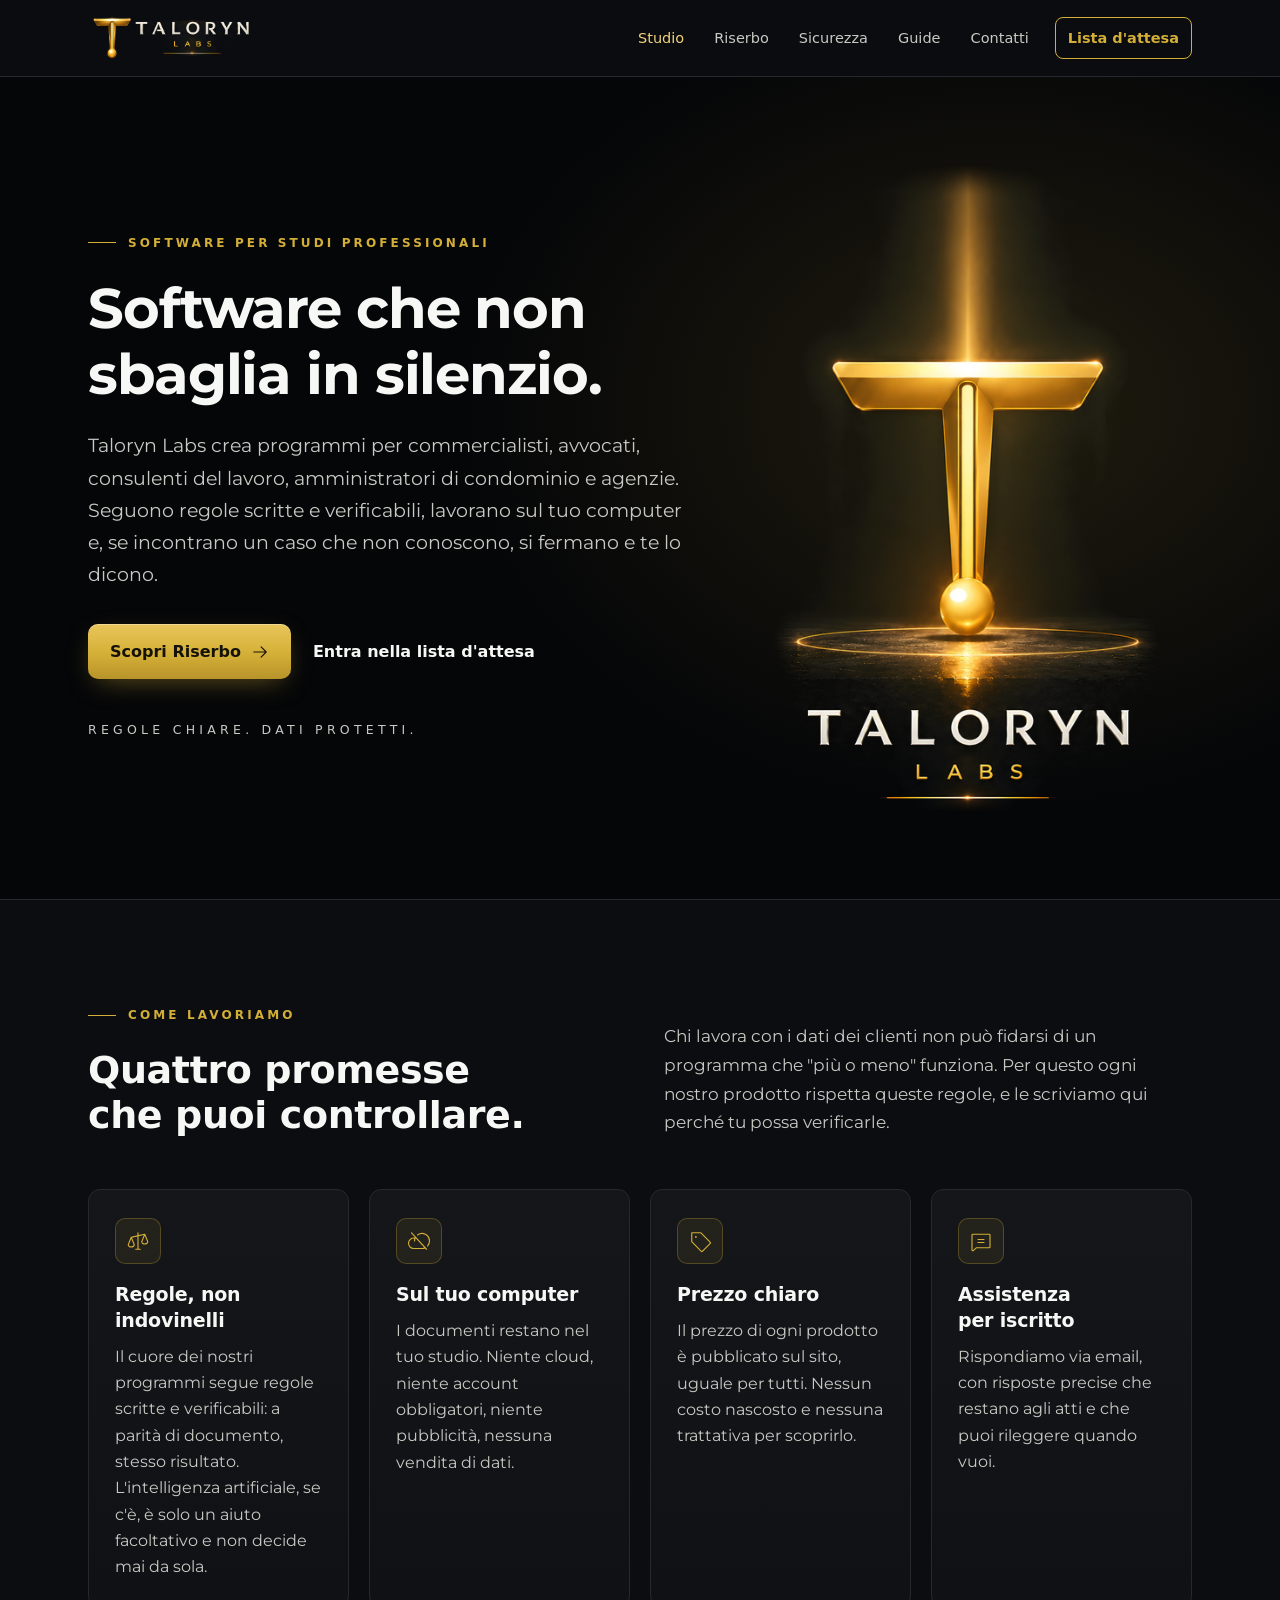
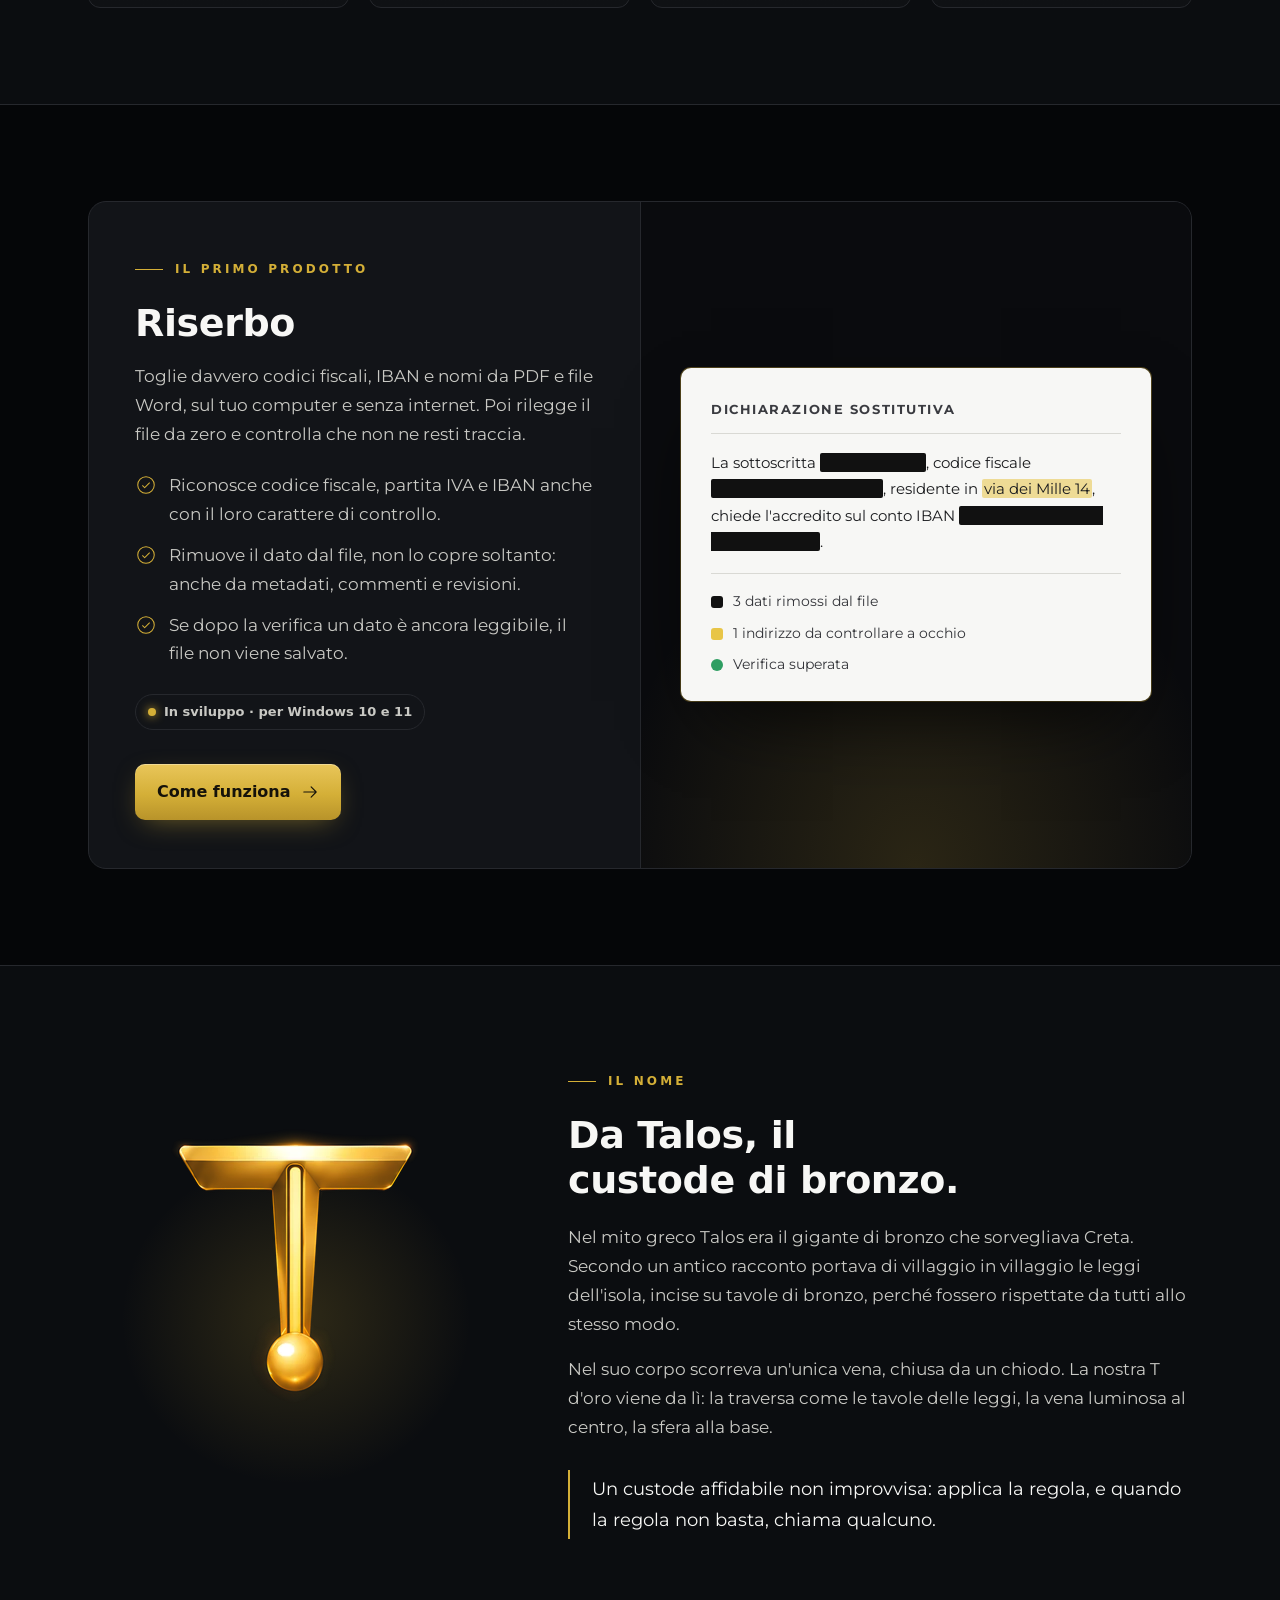
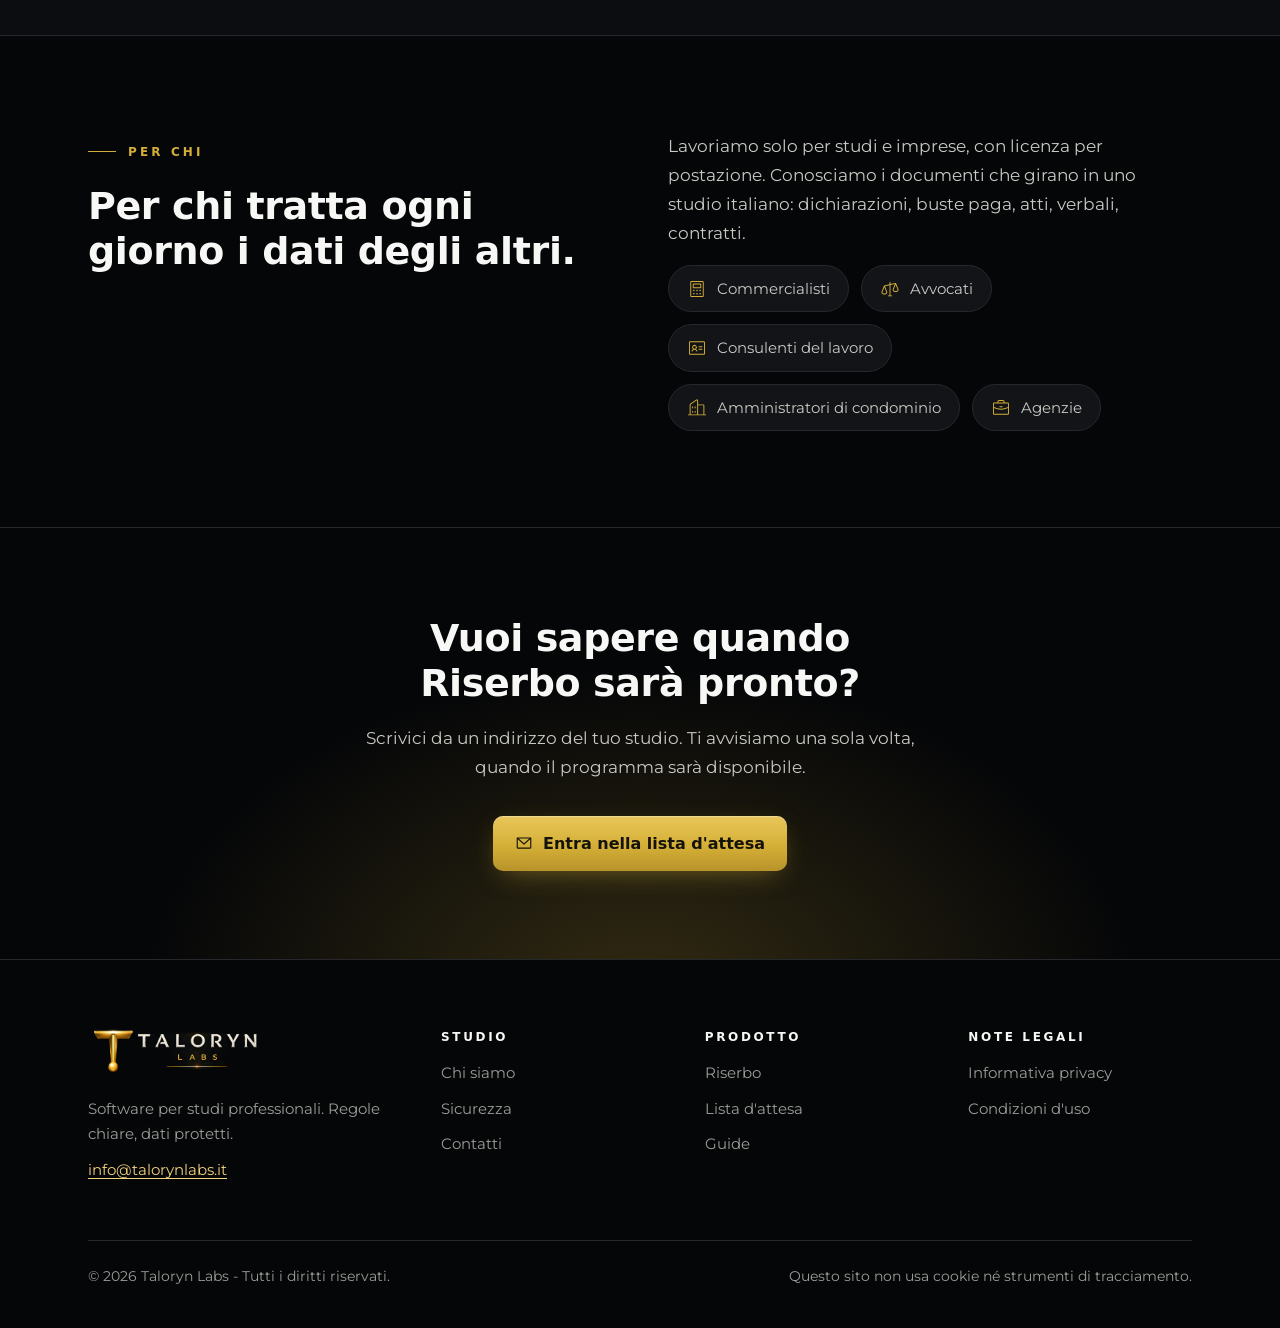
==== commit 0b83389a: "Il prodotto si chiama Riserbo (prima PDF Suite Desktop): pagine rigenerate, rimando dal vecchio indi" ====
--- a/index.html
+++ b/index.html
@@ -31,7 +31,7 @@
 <header class="testata">
   <div class="contenitore">
     <a class="logo" href="/" aria-label="Taloryn Labs, pagina principale"><img src="/img/logo-480.webp" srcset="/img/logo-240.webp 240w, /img/logo-480.webp 480w" sizes="168px" width="168" height="52" alt="Taloryn Labs"></a>
-    <nav class="menu" aria-label="Principale"><a href="/" aria-current="page">Studio</a><a href="/pdf-suite.html">PDF Suite</a><a href="/sicurezza.html">Sicurezza</a><a href="/guide/">Guide</a><a href="/contatti.html">Contatti</a><a class="pulsante-menu" href="/contatti.html#lista-attesa">Lista d'attesa</a></nav>
+    <nav class="menu" aria-label="Principale"><a href="/" aria-current="page">Studio</a><a href="/riserbo.html">Riserbo</a><a href="/sicurezza.html">Sicurezza</a><a href="/guide/">Guide</a><a href="/contatti.html">Contatti</a><a class="pulsante-menu" href="/contatti.html#lista-attesa">Lista d'attesa</a></nav>
   </div>
 </header>
 <main id="contenuto">
@@ -42,7 +42,7 @@
       <h1 id="t-apertura">Software che non sbaglia in silenzio.</h1>
       <p class="introduzione" style="margin-top:24px">Taloryn Labs crea programmi per commercialisti, avvocati, consulenti del lavoro, amministratori di condominio e agenzie. Seguono regole scritte e verificabili, lavorano sul tuo computer e, se incontrano un caso che non conoscono, si fermano e te lo dicono.</p>
       <div class="azioni">
-        <a class="pulsante" href="/pdf-suite.html">Scopri PDF Suite Desktop<svg aria-hidden="true" focusable="false" viewBox="0 0 256 256" fill="currentColor"><path d="M221.66,133.66l-72,72a8,8,0,0,1-11.32-11.32L196.69,136H40a8,8,0,0,1,0-16H196.69L138.34,61.66a8,8,0,0,1,11.32-11.32l72,72A8,8,0,0,1,221.66,133.66Z"/></svg></a>
+        <a class="pulsante" href="/riserbo.html">Scopri Riserbo<svg aria-hidden="true" focusable="false" viewBox="0 0 256 256" fill="currentColor"><path d="M221.66,133.66l-72,72a8,8,0,0,1-11.32-11.32L196.69,136H40a8,8,0,0,1,0-16H196.69L138.34,61.66a8,8,0,0,1,11.32-11.32l72,72A8,8,0,0,1,221.66,133.66Z"/></svg></a>
         <a class="secondario" href="/contatti.html#lista-attesa">Entra nella lista d'attesa</a>
       </div>
       <p class="motto">Regole chiare. Dati protetti.</p>
@@ -73,7 +73,7 @@
     <div class="prodotto">
       <div class="testo-prodotto">
         <div class="occhiello">Il primo prodotto</div>
-        <h2 id="t-prodotto">PDF Suite Desktop</h2>
+        <h2 id="t-prodotto">Riserbo</h2>
         <p class="corpo" style="margin-top:16px">Toglie davvero codici fiscali, IBAN e nomi da PDF e file Word, sul tuo computer e senza internet. Poi rilegge il file da zero e controlla che non ne resti traccia.</p>
         <ul class="elenco-segni">
           <li><svg aria-hidden="true" focusable="false" viewBox="0 0 256 256" fill="currentColor"><path d="M172.24,99.76a6,6,0,0,1,0,8.48l-56,56a6,6,0,0,1-8.48,0l-24-24a6,6,0,0,1,8.48-8.48L112,151.51l51.76-51.75A6,6,0,0,1,172.24,99.76ZM230,128A102,102,0,1,1,128,26,102.12,102.12,0,0,1,230,128Zm-12,0a90,90,0,1,0-90,90A90.1,90.1,0,0,0,218,128Z"/></svg><span>Riconosce codice fiscale, partita IVA e IBAN anche con il loro carattere di controllo.</span></li>
@@ -81,7 +81,7 @@
           <li><svg aria-hidden="true" focusable="false" viewBox="0 0 256 256" fill="currentColor"><path d="M172.24,99.76a6,6,0,0,1,0,8.48l-56,56a6,6,0,0,1-8.48,0l-24-24a6,6,0,0,1,8.48-8.48L112,151.51l51.76-51.75A6,6,0,0,1,172.24,99.76ZM230,128A102,102,0,1,1,128,26,102.12,102.12,0,0,1,230,128Zm-12,0a90,90,0,1,0-90,90A90.1,90.1,0,0,0,218,128Z"/></svg><span>Se dopo la verifica un dato è ancora leggibile, il file non viene salvato.</span></li>
         </ul>
         <div class="stato"><i></i>In sviluppo · per Windows 10 e 11</div>
-        <div class="azioni"><a class="pulsante" href="/pdf-suite.html">Come funziona<svg aria-hidden="true" focusable="false" viewBox="0 0 256 256" fill="currentColor"><path d="M221.66,133.66l-72,72a8,8,0,0,1-11.32-11.32L196.69,136H40a8,8,0,0,1,0-16H196.69L138.34,61.66a8,8,0,0,1,11.32-11.32l72,72A8,8,0,0,1,221.66,133.66Z"/></svg></a></div>
+        <div class="azioni"><a class="pulsante" href="/riserbo.html">Come funziona<svg aria-hidden="true" focusable="false" viewBox="0 0 256 256" fill="currentColor"><path d="M221.66,133.66l-72,72a8,8,0,0,1-11.32-11.32L196.69,136H40a8,8,0,0,1,0-16H196.69L138.34,61.66a8,8,0,0,1,11.32-11.32l72,72A8,8,0,0,1,221.66,133.66Z"/></svg></a></div>
       </div>
       <div class="figura-prodotto">
         <figure class="documento" aria-label="Esempio di documento oscurato">
@@ -132,9 +132,9 @@
 </section>
 <section class="fascia" aria-labelledby="t-fascia">
   <div class="contenitore">
-    <h2 id="t-fascia">Vuoi sapere quando PDF Suite Desktop sarà pronto?</h2>
+    <h2 id="t-fascia">Vuoi sapere quando Riserbo sarà pronto?</h2>
     <p>Scrivici da un indirizzo del tuo studio. Ti avvisiamo una sola volta, quando il programma sarà disponibile.</p>
-    <div class="azioni"><a class="pulsante" href="mailto:info@talorynlabs.it?subject=Lista%20d%27attesa%20PDF%20Suite%20Desktop&amp;body=Vorrei%20essere%20avvisato%20quando%20PDF%20Suite%20Desktop%20sar%C3%A0%20disponibile.%0A%0ATipo%20di%20studio%20(facoltativo)%3A%20"><svg aria-hidden="true" focusable="false" viewBox="0 0 256 256" fill="currentColor"><path d="M224,48H32a8,8,0,0,0-8,8V192a16,16,0,0,0,16,16H216a16,16,0,0,0,16-16V56A8,8,0,0,0,224,48ZM203.43,64,128,133.15,52.57,64ZM216,192H40V74.19l82.59,75.71a8,8,0,0,0,10.82,0L216,74.19V192Z"/></svg>Entra nella lista d'attesa</a></div>
+    <div class="azioni"><a class="pulsante" href="mailto:info@talorynlabs.it?subject=Lista%20d%27attesa%20Riserbo&amp;body=Vorrei%20essere%20avvisato%20quando%20Riserbo%20sar%C3%A0%20disponibile.%0A%0ATipo%20di%20studio%20(facoltativo)%3A%20"><svg aria-hidden="true" focusable="false" viewBox="0 0 256 256" fill="currentColor"><path d="M224,48H32a8,8,0,0,0-8,8V192a16,16,0,0,0,16,16H216a16,16,0,0,0,16-16V56A8,8,0,0,0,224,48ZM203.43,64,128,133.15,52.57,64ZM216,192H40V74.19l82.59,75.71a8,8,0,0,0,10.82,0L216,74.19V192Z"/></svg>Entra nella lista d'attesa</a></div>
   </div>
 </section>
 </main>
@@ -152,7 +152,7 @@
       </div>
       <div>
         <h2>Prodotto</h2>
-        <ul><li><a href="/pdf-suite.html">PDF Suite Desktop</a></li><li><a href="/contatti.html#lista-attesa">Lista d'attesa</a></li><li><a href="/guide/">Guide</a></li></ul>
+        <ul><li><a href="/riserbo.html">Riserbo</a></li><li><a href="/contatti.html#lista-attesa">Lista d'attesa</a></li><li><a href="/guide/">Guide</a></li></ul>
       </div>
       <div>
         <h2>Note legali</h2>
--- a/stile.css
+++ b/stile.css
@@ -79,6 +79,17 @@
 .apertura .pannello{justify-self:center;width:100%;max-width:400px}
 .apertura .pannello img{width:100%;height:auto}
 .motto{margin-top:46px;font-size:12.5px;font-weight:500;letter-spacing:.34em;color:var(--testo-2);text-transform:uppercase}
+/* Su computer la prima parte sta tutta nello schermo, qualunque sia l'altezza della finestra */
+@media (min-width:981px){
+  .apertura .contenitore{min-height:calc(100vh - 78px);min-height:calc(100svh - 78px);padding-top:28px;padding-bottom:28px}
+  .apertura .pannello{max-width:none;display:flex;justify-content:center}
+  .apertura .pannello img{width:auto;height:clamp(380px,calc(100vh - 136px),657px);height:clamp(380px,calc(100svh - 136px),657px)}
+  .apertura h1{font-size:clamp(34px,min(4.6vw,7.4vh),56px)}
+  .apertura .introduzione{margin-top:clamp(14px,2.6vh,24px)!important}
+  .apertura .azioni{margin-top:clamp(20px,3.6vh,34px)}
+  .apertura .motto{margin-top:clamp(20px,4.4vh,46px)}
+  .apertura .occhiello{margin-bottom:clamp(12px,2.4vh,22px)}
+}
 
 /* Apertura delle pagine interne */
 .testa-pagina{background:radial-gradient(50% 120% at 90% 0%,rgba(212,175,55,.12) 0%,rgba(212,175,55,0) 70%),var(--nero-pieno);border-bottom:1px solid var(--linea)}
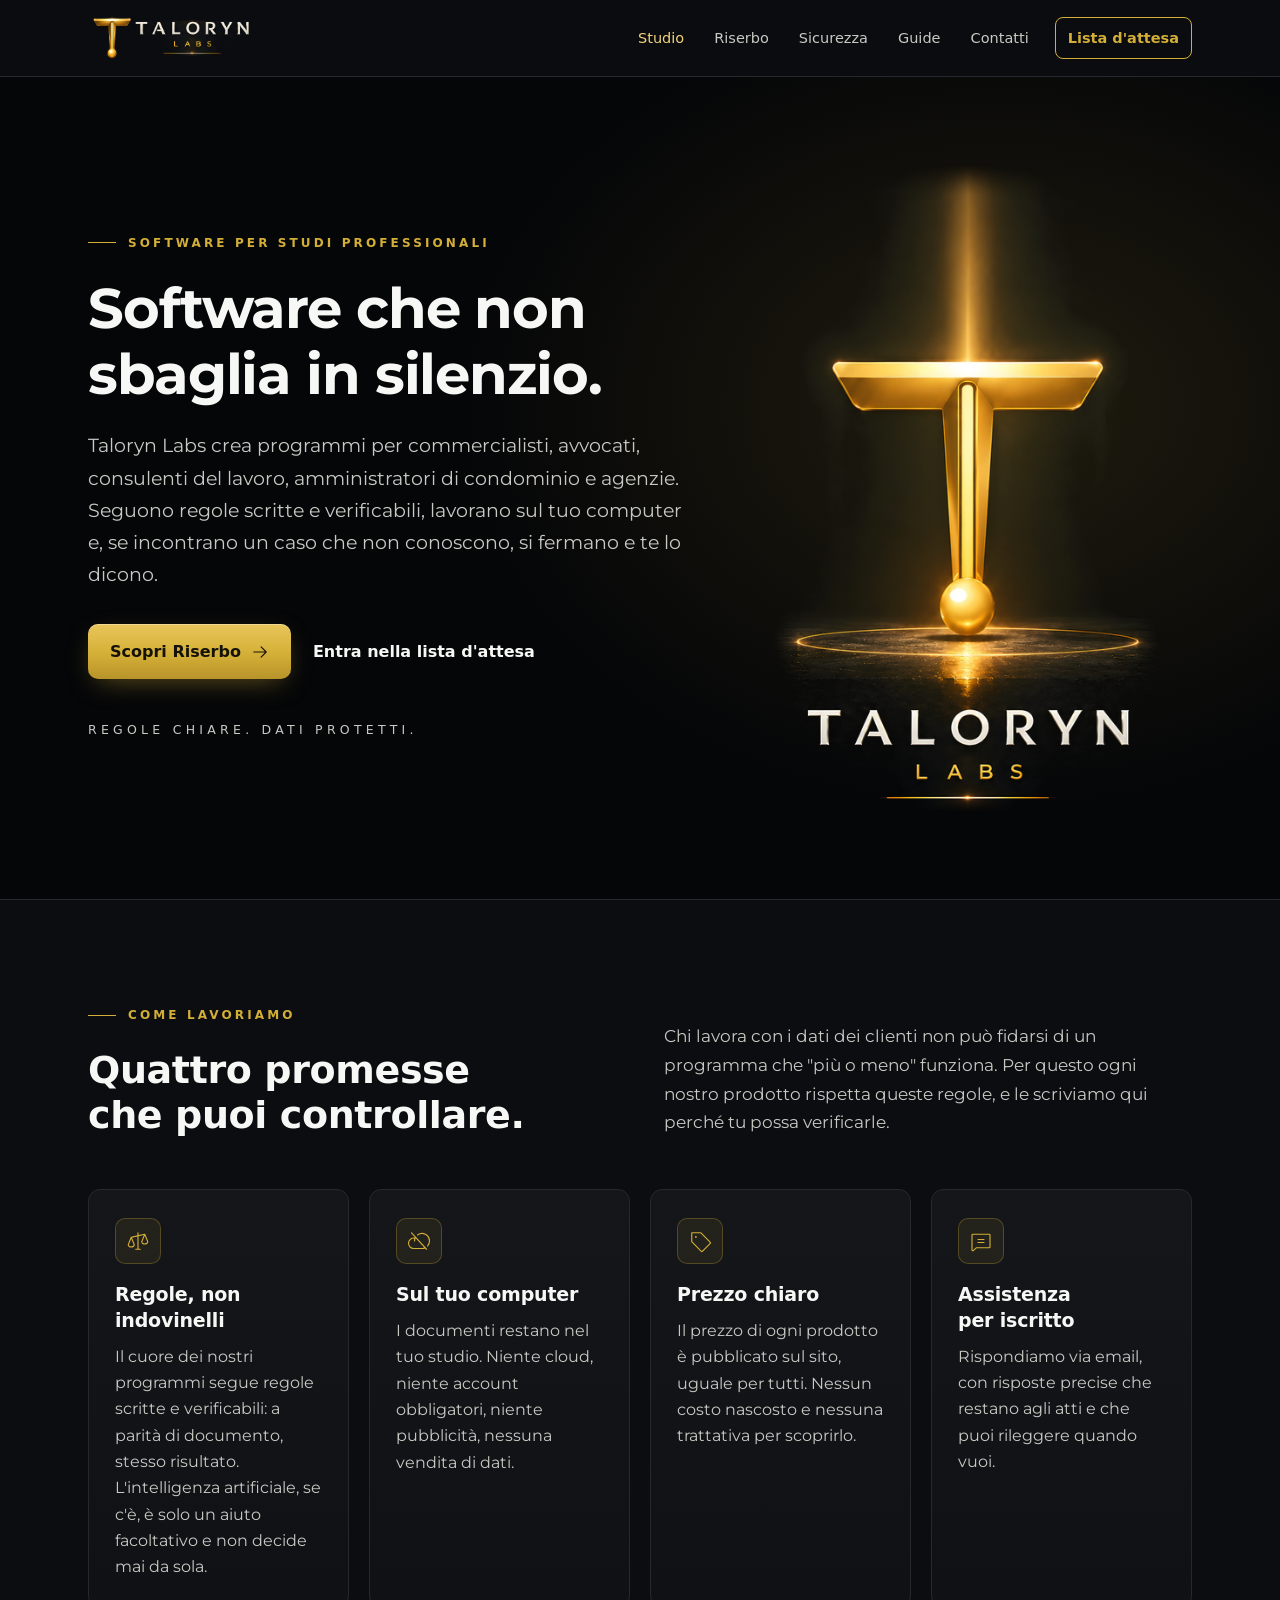
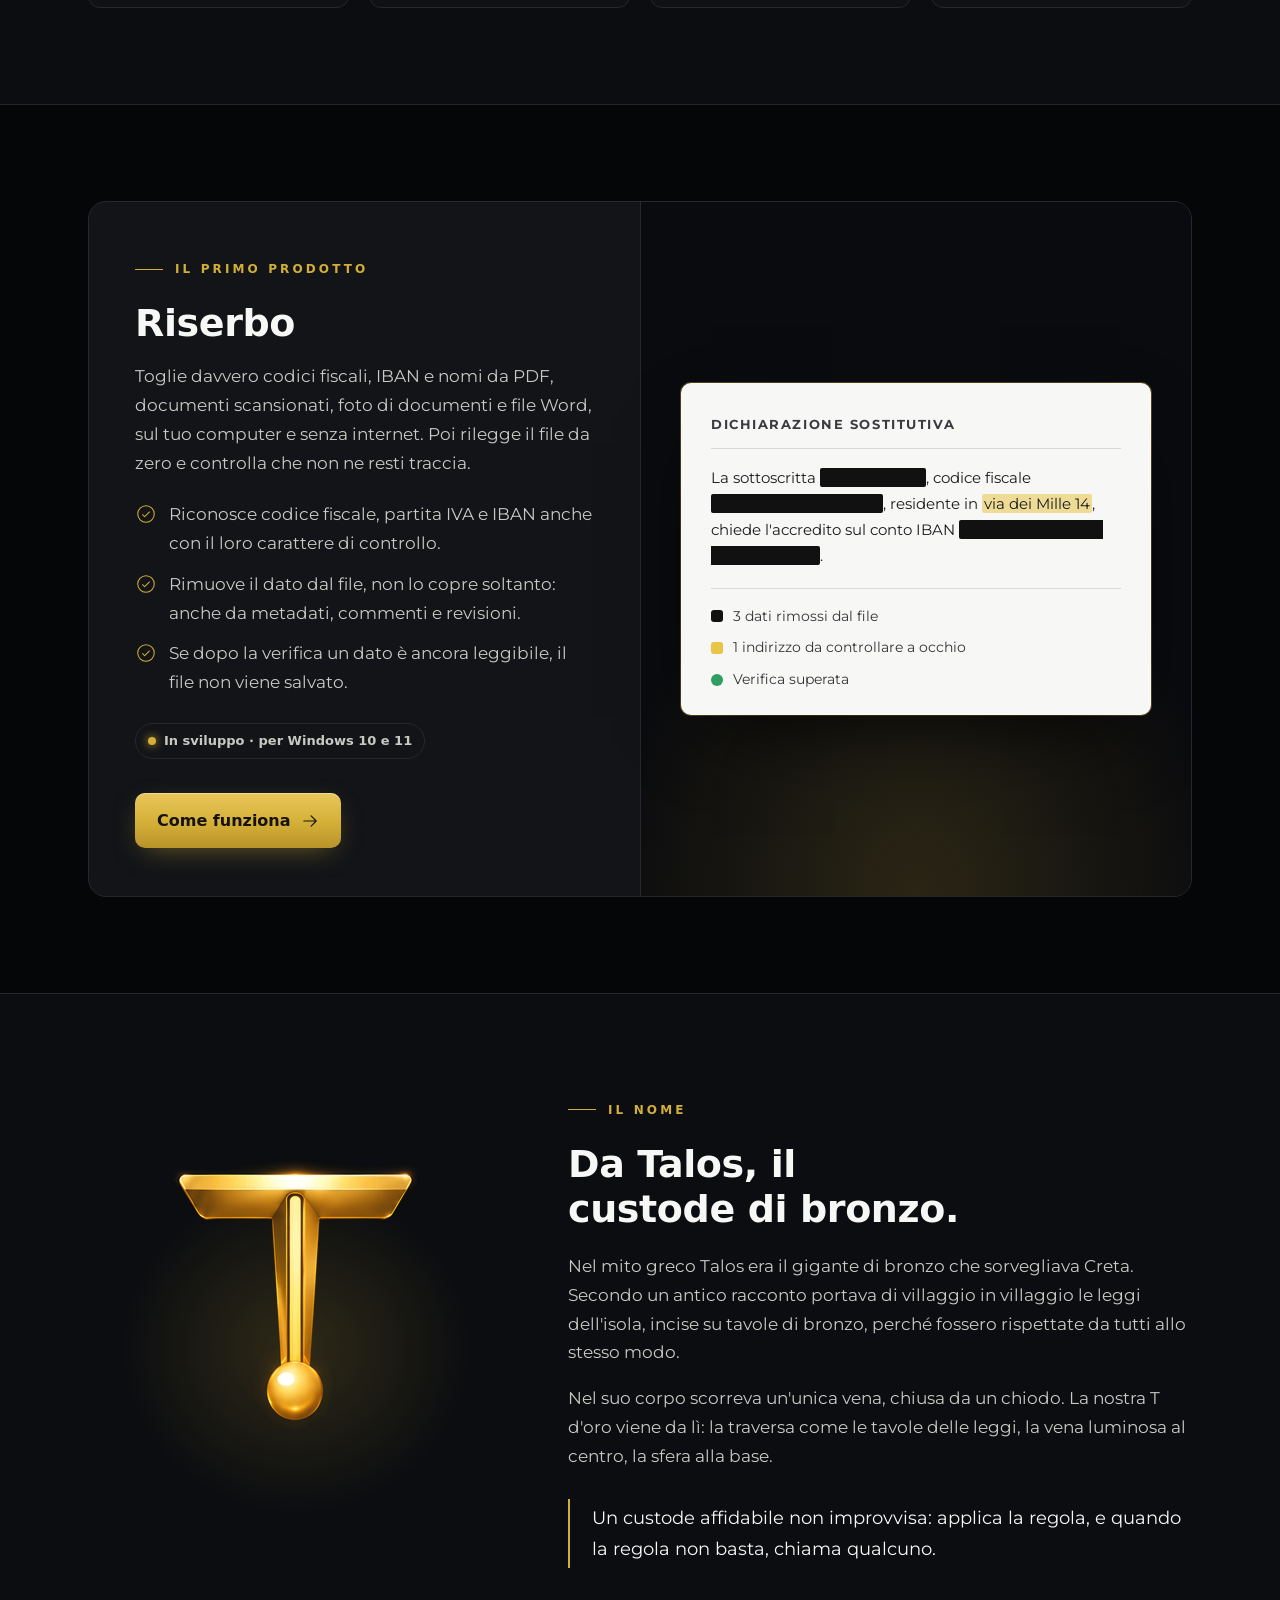
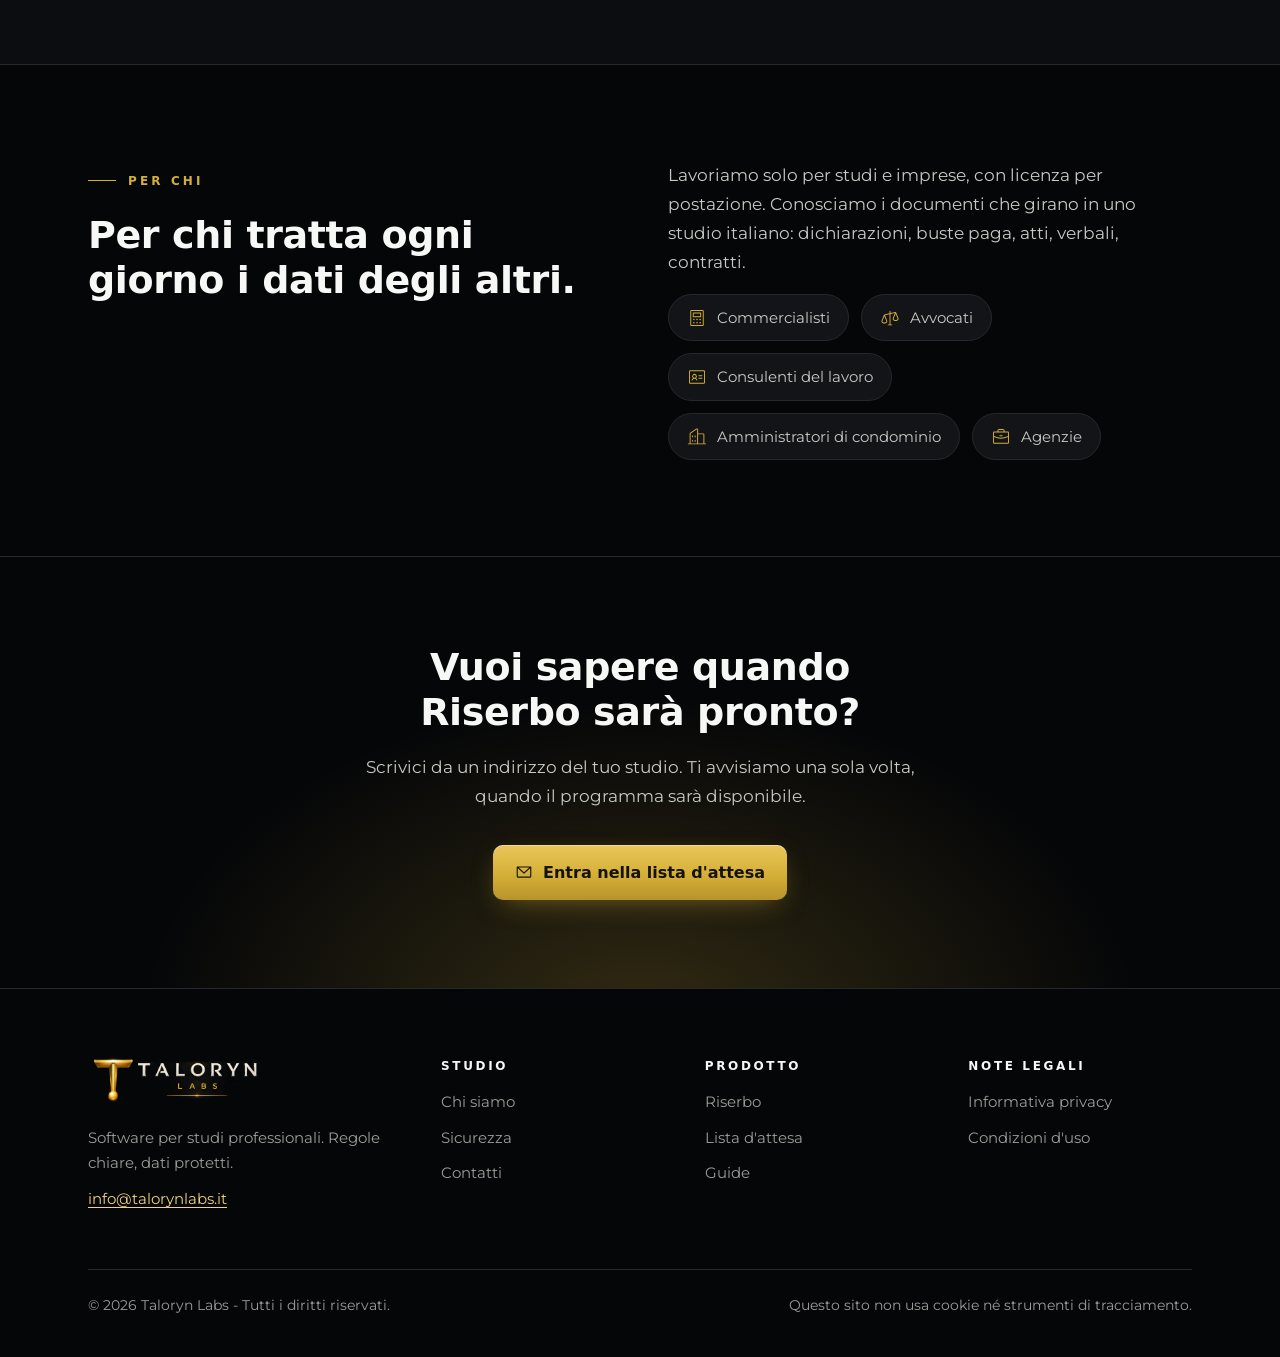
==== commit 44fed7e7: "Riserbo: la descrizione comprende documenti scansionati e foto (fase 4 completata) Co-Authored-By: C" ====
--- a/index.html
+++ b/index.html
@@ -74,7 +74,7 @@
       <div class="testo-prodotto">
         <div class="occhiello">Il primo prodotto</div>
         <h2 id="t-prodotto">Riserbo</h2>
-        <p class="corpo" style="margin-top:16px">Toglie davvero codici fiscali, IBAN e nomi da PDF e file Word, sul tuo computer e senza internet. Poi rilegge il file da zero e controlla che non ne resti traccia.</p>
+        <p class="corpo" style="margin-top:16px">Toglie davvero codici fiscali, IBAN e nomi da PDF, documenti scansionati, foto di documenti e file Word, sul tuo computer e senza internet. Poi rilegge il file da zero e controlla che non ne resti traccia.</p>
         <ul class="elenco-segni">
           <li><svg aria-hidden="true" focusable="false" viewBox="0 0 256 256" fill="currentColor"><path d="M172.24,99.76a6,6,0,0,1,0,8.48l-56,56a6,6,0,0,1-8.48,0l-24-24a6,6,0,0,1,8.48-8.48L112,151.51l51.76-51.75A6,6,0,0,1,172.24,99.76ZM230,128A102,102,0,1,1,128,26,102.12,102.12,0,0,1,230,128Zm-12,0a90,90,0,1,0-90,90A90.1,90.1,0,0,0,218,128Z"/></svg><span>Riconosce codice fiscale, partita IVA e IBAN anche con il loro carattere di controllo.</span></li>
           <li><svg aria-hidden="true" focusable="false" viewBox="0 0 256 256" fill="currentColor"><path d="M172.24,99.76a6,6,0,0,1,0,8.48l-56,56a6,6,0,0,1-8.48,0l-24-24a6,6,0,0,1,8.48-8.48L112,151.51l51.76-51.75A6,6,0,0,1,172.24,99.76ZM230,128A102,102,0,1,1,128,26,102.12,102.12,0,0,1,230,128Zm-12,0a90,90,0,1,0-90,90A90.1,90.1,0,0,0,218,128Z"/></svg><span>Rimuove il dato dal file, non lo copre soltanto: anche da metadati, commenti e revisioni.</span></li>
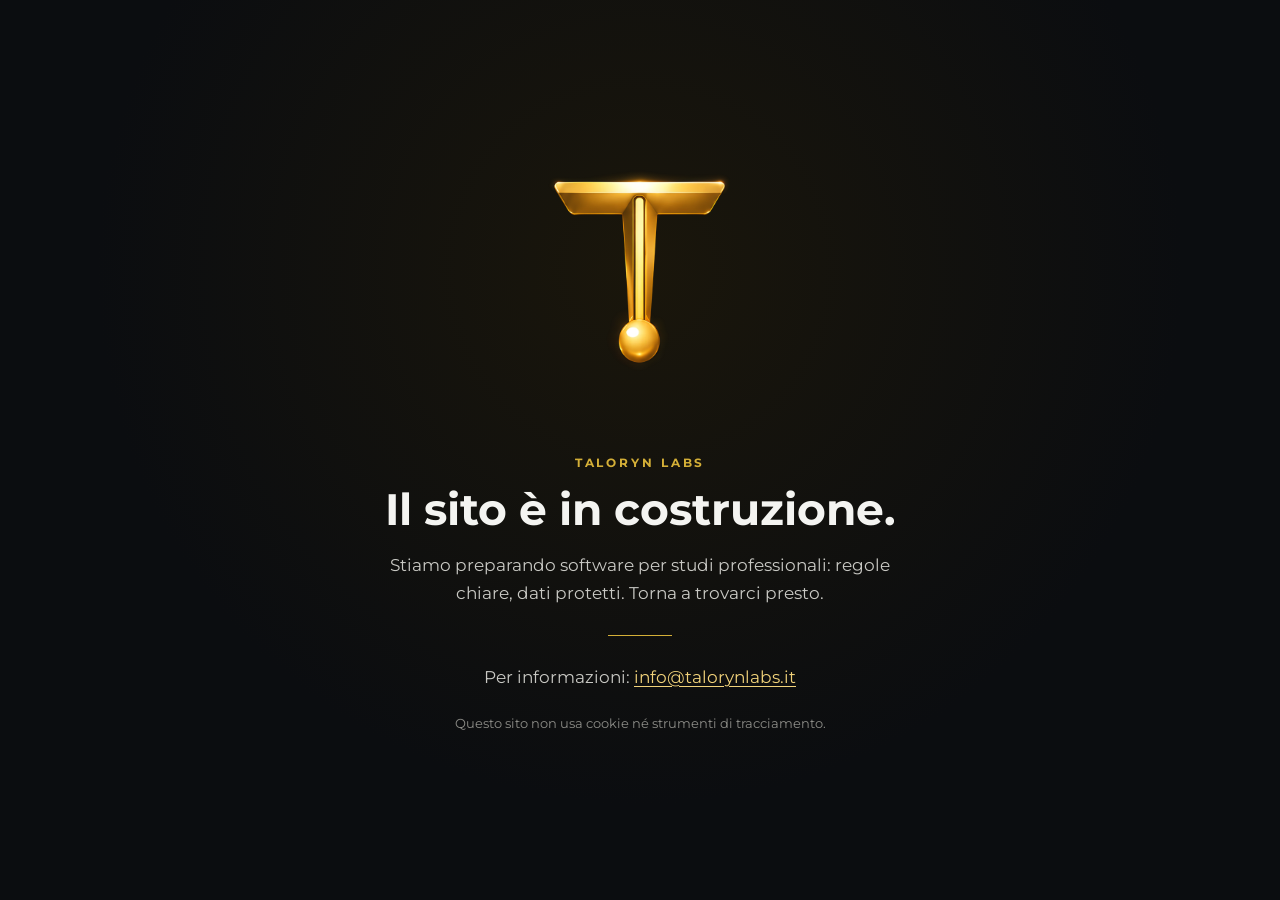
==== commit 728818ea: "Sito in costruzione fino al lancio: una sola pagina, non indicizzata, niente da scaricare Il sito co" ====
--- a/index.html
+++ b/index.html
@@ -3,167 +3,38 @@
 <head>
 <meta charset="utf-8">
 <meta name="viewport" content="width=device-width, initial-scale=1">
-<title>Taloryn Labs — software per studi professionali</title>
-<meta name="description" content="Taloryn Labs crea software per studi professionali italiani: regole verificabili, dati che restano sul tuo computer, prezzo chiaro e assistenza per iscritto.">
-<meta name="referrer" content="no-referrer">
-<meta name="theme-color" content="#0B0D10">
-<link rel="canonical" href="https://talorynlabs.it/">
+<meta name="robots" content="noindex, nofollow">
+<title>Taloryn Labs — sito in costruzione</title>
+<meta name="description" content="Il sito di Taloryn Labs è in costruzione.">
 <link rel="icon" href="/favicon.ico" sizes="any">
 <link rel="icon" href="/img/icona-32.png" type="image/png" sizes="32x32">
 <link rel="apple-touch-icon" href="/apple-touch-icon.png">
-<link rel="preload" href="/font/montserrat-latin-400-normal.woff2" as="font" type="font/woff2" crossorigin>
-<link rel="preload" href="/font/montserrat-latin-600-normal.woff2" as="font" type="font/woff2" crossorigin>
-<link rel="stylesheet" href="/stile.css">
-<meta property="og:type" content="website">
-<meta property="og:locale" content="it_IT">
-<meta property="og:site_name" content="Taloryn Labs">
-<meta property="og:title" content="Taloryn Labs — software per studi professionali">
-<meta property="og:description" content="Taloryn Labs crea software per studi professionali italiani: regole verificabili, dati che restano sul tuo computer, prezzo chiaro e assistenza per iscritto.">
-<meta property="og:url" content="https://talorynlabs.it/">
-<meta property="og:image" content="https://talorynlabs.it/img/anteprima-condivisione.png">
-<meta property="og:image:width" content="1200">
-<meta property="og:image:height" content="630">
-<meta name="twitter:card" content="summary_large_image">
-<script type="application/ld+json">{"@context": "https://schema.org", "@type": "Organization", "name": "Taloryn Labs", "url": "https://talorynlabs.it/", "logo": "https://talorynlabs.it/img/icona-512.png", "email": "info@talorynlabs.it", "description": "Software per studi professionali italiani: regole verificabili, elaborazione sul computer dell'utente."}</script>
+<style>
+@font-face{font-family:"Montserrat";font-weight:400;font-display:swap;src:url("/font/montserrat-latin-400-normal.woff2") format("woff2")}
+@font-face{font-family:"Montserrat";font-weight:700;font-display:swap;src:url("/font/montserrat-latin-700-normal.woff2") format("woff2")}
+:root{--nero:#0B0D10;--oro:#D4AF37;--oro-chiaro:#F2D37A;--testo:#F4F4F1;--testo-2:#C9C9C4;color-scheme:dark}
+*{box-sizing:border-box;margin:0}
+html,body{height:100%}
+body{background:radial-gradient(ellipse at 50% 30%,#1a160b 0%,var(--nero) 60%);color:var(--testo);font-family:Montserrat,system-ui,sans-serif;display:flex;align-items:center;justify-content:center;padding:32px 16px;text-align:center;line-height:1.6}
+main{max-width:560px}
+img{width:min(220px,55vw);height:auto;display:block;margin:0 auto 28px}
+.occhiello{color:var(--oro);font-size:12px;font-weight:700;letter-spacing:.24em;text-transform:uppercase}
+h1{font-size:clamp(28px,6vw,44px);line-height:1.15;margin:12px 0 18px}
+p{color:var(--testo-2);font-size:17px}
+a{color:var(--oro-chiaro);text-underline-offset:3px}
+.riga{width:64px;height:1px;background:var(--oro);margin:28px auto}
+small{display:block;color:#8d8d88;font-size:13px}
+</style>
 </head>
 <body>
-<a class="salta" href="#contenuto">Vai al contenuto</a>
-<header class="testata">
-  <div class="contenitore">
-    <a class="logo" href="/" aria-label="Taloryn Labs, pagina principale"><img src="/img/logo-480.webp" srcset="/img/logo-240.webp 240w, /img/logo-480.webp 480w" sizes="168px" width="168" height="52" alt="Taloryn Labs"></a>
-    <nav class="menu" aria-label="Principale"><a href="/" aria-current="page">Studio</a><a href="/riserbo.html">Riserbo</a><a href="/sicurezza.html">Sicurezza</a><a href="/guide/">Guide</a><a href="/contatti.html">Contatti</a><a class="pulsante-menu" href="/contatti.html#lista-attesa">Lista d'attesa</a></nav>
-  </div>
-</header>
-<main id="contenuto">
-<section class="apertura" aria-labelledby="t-apertura">
-  <div class="contenitore">
-    <div>
-      <div class="occhiello">Software per studi professionali</div>
-      <h1 id="t-apertura">Software che non sbaglia in silenzio.</h1>
-      <p class="introduzione" style="margin-top:24px">Taloryn Labs crea programmi per commercialisti, avvocati, consulenti del lavoro, amministratori di condominio e agenzie. Seguono regole scritte e verificabili, lavorano sul tuo computer e, se incontrano un caso che non conoscono, si fermano e te lo dicono.</p>
-      <div class="azioni">
-        <a class="pulsante" href="/riserbo.html">Scopri Riserbo<svg aria-hidden="true" focusable="false" viewBox="0 0 256 256" fill="currentColor"><path d="M221.66,133.66l-72,72a8,8,0,0,1-11.32-11.32L196.69,136H40a8,8,0,0,1,0-16H196.69L138.34,61.66a8,8,0,0,1,11.32-11.32l72,72A8,8,0,0,1,221.66,133.66Z"/></svg></a>
-        <a class="secondario" href="/contatti.html#lista-attesa">Entra nella lista d'attesa</a>
-      </div>
-      <p class="motto">Regole chiare. Dati protetti.</p>
-    </div>
-    <div class="pannello">
-      <img src="/img/pannello-920.webp" srcset="/img/pannello-460.webp 460w, /img/pannello-920.webp 920w" sizes="(max-width: 980px) 300px, 400px" width="400" height="657" alt="Il simbolo di Taloryn Labs: una T d'oro con una vena luminosa e una sfera alla base, sopra la scritta Taloryn Labs" fetchpriority="high">
-    </div>
-  </div>
-</section>
-
-<section class="sezione" aria-labelledby="t-principi">
-  <div class="contenitore">
-    <div class="testa-sezione">
-      <div><div class="occhiello">Come lavoriamo</div><h2 id="t-principi">Quattro promesse che puoi controllare.</h2></div>
-      <p>Chi lavora con i dati dei clienti non può fidarsi di un programma che "più o meno" funziona. Per questo ogni nostro prodotto rispetta queste regole, e le scriviamo qui perché tu possa verificarle.</p>
-    </div>
-    <div class="schede">
-      <div class="scheda"><div class="icona"><svg aria-hidden="true" focusable="false" viewBox="0 0 256 256" fill="currentColor"><path d="M237.57,133.77l-32-80h0a6,6,0,0,0-6.86-3.63L134,64.52V40a6,6,0,0,0-12,0V67.19l-67.3,15a6,6,0,0,0-4.27,3.63h0v0l-32,80A6.1,6.1,0,0,0,18,168c0,21.86,23.31,30,38,30s38-8.14,38-30a6.1,6.1,0,0,0-.43-2.23L64.19,92.33,122,79.48V210H104a6,6,0,0,0,0,12h48a6,6,0,0,0,0-12H134V76.81l56.21-12.49-27.78,69.45A6.1,6.1,0,0,0,162,136c0,21.86,23.31,30,38,30s38-8.14,38-30A6.1,6.1,0,0,0,237.57,133.77ZM56,186a36.89,36.89,0,0,1-17.48-4.56c-5.37-3.13-8.15-7.18-8.49-12.37l26-64.91,26,64.91C81.06,182.85,62.58,186,56,186Zm144-32a36.89,36.89,0,0,1-17.48-4.56c-5.37-3.13-8.15-7.18-8.49-12.37l26-64.91,26,64.91C225.06,150.85,206.58,154,200,154Z"/></svg></div><h3>Regole, non indovinelli</h3><p>Il cuore dei nostri programmi segue regole scritte e verificabili: a parità di documento, stesso risultato. L'intelligenza artificiale, se c'è, è solo un aiuto facoltativo e non decide mai da sola.</p></div>
-      <div class="scheda"><div class="icona"><svg aria-hidden="true" focusable="false" viewBox="0 0 256 256" fill="currentColor"><path d="M52.44,36A6,6,0,0,0,43.56,44l40.18,44.2c-.45.87-.9,1.75-1.32,2.64A62,62,0,1,0,72,214h88a85.23,85.23,0,0,0,32.35-6.3L203.56,220a6,6,0,0,0,8.88-8.08ZM160,202H72a50,50,0,1,1,5.9-99.64A86.25,86.25,0,0,0,74,128a6,6,0,0,0,12,0,73.92,73.92,0,0,1,6.44-30.2l91.22,100.34A73.65,73.65,0,0,1,160,202Zm86-74a85.85,85.85,0,0,1-21.85,57.27,6,6,0,0,1-4.47,2,6,6,0,0,1-4.47-10,74,74,0,0,0-99-108.92,6,6,0,1,1-7.11-9.67A86,86,0,0,1,246,128Z"/></svg></div><h3>Sul tuo computer</h3><p>I documenti restano nel tuo studio. Niente cloud, niente account obbligatori, niente pubblicità, nessuna vendita di dati.</p></div>
-      <div class="scheda"><div class="icona"><svg aria-hidden="true" focusable="false" viewBox="0 0 256 256" fill="currentColor"><path d="M241.91,137.42,142.59,38.1a13.94,13.94,0,0,0-9.9-4.1H40a6,6,0,0,0-6,6v92.69a13.94,13.94,0,0,0,4.1,9.9l99.32,99.32a14,14,0,0,0,19.8,0l84.69-84.69A14,14,0,0,0,241.91,137.42Zm-8.49,11.31-84.69,84.69a2,2,0,0,1-2.83,0L46.59,134.1a2,2,0,0,1-.59-1.41V46h86.69a2,2,0,0,1,1.41.59l99.32,99.31A2,2,0,0,1,233.42,148.73ZM94,84A10,10,0,1,1,84,74,10,10,0,0,1,94,84Z"/></svg></div><h3>Prezzo chiaro</h3><p>Il prezzo di ogni prodotto è pubblicato sul sito, uguale per tutti. Nessun costo nascosto e nessuna trattativa per scoprirlo.</p></div>
-      <div class="scheda"><div class="icona"><svg aria-hidden="true" focusable="false" viewBox="0 0 256 256" fill="currentColor"><path d="M216,50H40A14,14,0,0,0,26,64V224a13.88,13.88,0,0,0,8.09,12.69A14.11,14.11,0,0,0,40,238a13.87,13.87,0,0,0,9-3.31l.06-.05L82.23,206H216a14,14,0,0,0,14-14V64A14,14,0,0,0,216,50Zm2,142a2,2,0,0,1-2,2H80a6,6,0,0,0-3.92,1.46L41.26,225.53A2,2,0,0,1,38,224V64a2,2,0,0,1,2-2H216a2,2,0,0,1,2,2Zm-52-80a6,6,0,0,1-6,6H96a6,6,0,0,1,0-12h64A6,6,0,0,1,166,112Zm0,32a6,6,0,0,1-6,6H96a6,6,0,0,1,0-12h64A6,6,0,0,1,166,144Z"/></svg></div><h3>Assistenza per iscritto</h3><p>Rispondiamo via email, con risposte precise che restano agli atti e che puoi rileggere quando vuoi.</p></div>
-    </div>
-  </div>
-</section>
-
-<section class="sezione scura" aria-labelledby="t-prodotto">
-  <div class="contenitore">
-    <div class="prodotto">
-      <div class="testo-prodotto">
-        <div class="occhiello">Il primo prodotto</div>
-        <h2 id="t-prodotto">Riserbo</h2>
-        <p class="corpo" style="margin-top:16px">Toglie davvero codici fiscali, IBAN e nomi da PDF, documenti scansionati, foto di documenti e file Word, sul tuo computer e senza internet. Poi rilegge il file da zero e controlla che non ne resti traccia.</p>
-        <ul class="elenco-segni">
-          <li><svg aria-hidden="true" focusable="false" viewBox="0 0 256 256" fill="currentColor"><path d="M172.24,99.76a6,6,0,0,1,0,8.48l-56,56a6,6,0,0,1-8.48,0l-24-24a6,6,0,0,1,8.48-8.48L112,151.51l51.76-51.75A6,6,0,0,1,172.24,99.76ZM230,128A102,102,0,1,1,128,26,102.12,102.12,0,0,1,230,128Zm-12,0a90,90,0,1,0-90,90A90.1,90.1,0,0,0,218,128Z"/></svg><span>Riconosce codice fiscale, partita IVA e IBAN anche con il loro carattere di controllo.</span></li>
-          <li><svg aria-hidden="true" focusable="false" viewBox="0 0 256 256" fill="currentColor"><path d="M172.24,99.76a6,6,0,0,1,0,8.48l-56,56a6,6,0,0,1-8.48,0l-24-24a6,6,0,0,1,8.48-8.48L112,151.51l51.76-51.75A6,6,0,0,1,172.24,99.76ZM230,128A102,102,0,1,1,128,26,102.12,102.12,0,0,1,230,128Zm-12,0a90,90,0,1,0-90,90A90.1,90.1,0,0,0,218,128Z"/></svg><span>Rimuove il dato dal file, non lo copre soltanto: anche da metadati, commenti e revisioni.</span></li>
-          <li><svg aria-hidden="true" focusable="false" viewBox="0 0 256 256" fill="currentColor"><path d="M172.24,99.76a6,6,0,0,1,0,8.48l-56,56a6,6,0,0,1-8.48,0l-24-24a6,6,0,0,1,8.48-8.48L112,151.51l51.76-51.75A6,6,0,0,1,172.24,99.76ZM230,128A102,102,0,1,1,128,26,102.12,102.12,0,0,1,230,128Zm-12,0a90,90,0,1,0-90,90A90.1,90.1,0,0,0,218,128Z"/></svg><span>Se dopo la verifica un dato è ancora leggibile, il file non viene salvato.</span></li>
-        </ul>
-        <div class="stato"><i></i>In sviluppo · per Windows 10 e 11</div>
-        <div class="azioni"><a class="pulsante" href="/riserbo.html">Come funziona<svg aria-hidden="true" focusable="false" viewBox="0 0 256 256" fill="currentColor"><path d="M221.66,133.66l-72,72a8,8,0,0,1-11.32-11.32L196.69,136H40a8,8,0,0,1,0-16H196.69L138.34,61.66a8,8,0,0,1,11.32-11.32l72,72A8,8,0,0,1,221.66,133.66Z"/></svg></a></div>
-      </div>
-      <div class="figura-prodotto">
-        <figure class="documento" aria-label="Esempio di documento oscurato">
-          <div aria-hidden="true">
-            <div class="intestazione-doc">Dichiarazione sostitutiva</div>
-            <p>La sottoscritta <span class="dato">Laura Bianchi</span>, codice fiscale <span class="dato">BNCLRA82M45G388D</span>, residente in <span class="dubbio">via dei Mille 14</span>, chiede l'accredito sul conto IBAN <span class="dato">IT60 X054 2811 1010 0000 0123 456</span>.</p>
-            <div class="esito">
-              <span><i class="segno nero"></i>3 dati rimossi dal file</span>
-              <span><i class="segno giallo"></i>1 indirizzo da controllare a occhio</span>
-              <span><i class="segno verde"></i>Verifica superata</span>
-            </div>
-          </div>
-        </figure>
-      </div>
-    </div>
-  </div>
-</section>
-
-<section class="sezione" aria-labelledby="t-nome">
-  <div class="contenitore racconto">
-    <div class="marchio-grande"><img src="/img/marchio-600.webp" srcset="/img/marchio-300.webp 300w, /img/marchio-600.webp 600w" sizes="300px" width="300" height="352"  alt="La T d'oro di Taloryn Labs" loading="lazy" decoding="async"></div>
-    <div>
-      <div class="occhiello">Il nome</div>
-      <h2 id="t-nome">Da Talos, il custode di bronzo.</h2>
-      <div class="corpo" style="margin-top:20px">
-        <p>Nel mito greco Talos era il gigante di bronzo che sorvegliava Creta. Secondo un antico racconto portava di villaggio in villaggio le leggi dell'isola, incise su tavole di bronzo, perché fossero rispettate da tutti allo stesso modo.</p>
-        <p>Nel suo corpo scorreva un'unica vena, chiusa da un chiodo. La nostra T d'oro viene da lì: la traversa come le tavole delle leggi, la vena luminosa al centro, la sfera alla base.</p>
-      </div>
-      <blockquote>Un custode affidabile non improvvisa: applica la regola, e quando la regola non basta, chiama qualcuno.</blockquote>
-    </div>
-  </div>
-</section>
-
-<section class="sezione scura" aria-labelledby="t-per-chi">
-  <div class="contenitore due-colonne">
-    <div><div class="occhiello">Per chi</div><h2 id="t-per-chi">Per chi tratta ogni giorno i dati degli altri.</h2></div>
-    <div>
-      <p class="corpo">Lavoriamo solo per studi e imprese, con licenza per postazione. Conosciamo i documenti che girano in uno studio italiano: dichiarazioni, buste paga, atti, verbali, contratti.</p>
-      <div class="professioni">
-        <span><svg aria-hidden="true" focusable="false" viewBox="0 0 256 256" fill="currentColor"><path d="M176,58H80a6,6,0,0,0-6,6v48a6,6,0,0,0,6,6h96a6,6,0,0,0,6-6V64A6,6,0,0,0,176,58Zm-6,48H86V70h84Zm30-80H56A14,14,0,0,0,42,40V216a14,14,0,0,0,14,14H200a14,14,0,0,0,14-14V40A14,14,0,0,0,200,26Zm2,190a2,2,0,0,1-2,2H56a2,2,0,0,1-2-2V40a2,2,0,0,1,2-2H200a2,2,0,0,1,2,2ZM98,148a10,10,0,1,1-10-10A10,10,0,0,1,98,148Zm40,0a10,10,0,1,1-10-10A10,10,0,0,1,138,148Zm40,0a10,10,0,1,1-10-10A10,10,0,0,1,178,148ZM98,188a10,10,0,1,1-10-10A10,10,0,0,1,98,188Zm40,0a10,10,0,1,1-10-10A10,10,0,0,1,138,188Zm40,0a10,10,0,1,1-10-10A10,10,0,0,1,178,188Z"/></svg>Commercialisti</span>
-        <span><svg aria-hidden="true" focusable="false" viewBox="0 0 256 256" fill="currentColor"><path d="M237.57,133.77l-32-80h0a6,6,0,0,0-6.86-3.63L134,64.52V40a6,6,0,0,0-12,0V67.19l-67.3,15a6,6,0,0,0-4.27,3.63h0v0l-32,80A6.1,6.1,0,0,0,18,168c0,21.86,23.31,30,38,30s38-8.14,38-30a6.1,6.1,0,0,0-.43-2.23L64.19,92.33,122,79.48V210H104a6,6,0,0,0,0,12h48a6,6,0,0,0,0-12H134V76.81l56.21-12.49-27.78,69.45A6.1,6.1,0,0,0,162,136c0,21.86,23.31,30,38,30s38-8.14,38-30A6.1,6.1,0,0,0,237.57,133.77ZM56,186a36.89,36.89,0,0,1-17.48-4.56c-5.37-3.13-8.15-7.18-8.49-12.37l26-64.91,26,64.91C81.06,182.85,62.58,186,56,186Zm144-32a36.89,36.89,0,0,1-17.48-4.56c-5.37-3.13-8.15-7.18-8.49-12.37l26-64.91,26,64.91C225.06,150.85,206.58,154,200,154Z"/></svg>Avvocati</span>
-        <span><svg aria-hidden="true" focusable="false" viewBox="0 0 256 256" fill="currentColor"><path d="M198,112a6,6,0,0,1-6,6H152a6,6,0,0,1,0-12h40A6,6,0,0,1,198,112Zm-6,26H152a6,6,0,0,0,0,12h40a6,6,0,0,0,0-12Zm38-82V200a14,14,0,0,1-14,14H40a14,14,0,0,1-14-14V56A14,14,0,0,1,40,42H216A14,14,0,0,1,230,56Zm-12,0a2,2,0,0,0-2-2H40a2,2,0,0,0-2,2V200a2,2,0,0,0,2,2H216a2,2,0,0,0,2-2ZM133.81,166.51a6,6,0,0,1-11.62,3C119.34,158.38,108.08,150,96,150s-23.33,8.38-26.19,19.5a6,6,0,0,1-11.62-3A38,38,0,0,1,76.78,143a30,30,0,1,1,38.45,0A38,38,0,0,1,133.81,166.51ZM96,138a18,18,0,1,0-18-18A18,18,0,0,0,96,138Z"/></svg>Consulenti del lavoro</span>
-        <span><svg aria-hidden="true" focusable="false" viewBox="0 0 256 256" fill="currentColor"><path d="M240,210H222V96a14,14,0,0,0-14-14H142V32a14,14,0,0,0-21.77-11.64l-80,53.33A14,14,0,0,0,34,85.34V210H16a6,6,0,0,0,0,12H240a6,6,0,0,0,0-12ZM208,94a2,2,0,0,1,2,2V210H142V94ZM46,85.34a2,2,0,0,1,.89-1.66l80-53.34A2,2,0,0,1,130,32V210H46ZM110,112v16a6,6,0,0,1-12,0V112a6,6,0,0,1,12,0Zm-32,0v16a6,6,0,0,1-12,0V112a6,6,0,0,1,12,0Zm0,56v16a6,6,0,0,1-12,0V168a6,6,0,0,1,12,0Zm32,0v16a6,6,0,0,1-12,0V168a6,6,0,0,1,12,0Z"/></svg>Amministratori di condominio</span>
-        <span><svg aria-hidden="true" focusable="false" viewBox="0 0 256 256" fill="currentColor"><path d="M106,112a6,6,0,0,1,6-6h32a6,6,0,0,1,0,12H112A6,6,0,0,1,106,112ZM230,72V200a14,14,0,0,1-14,14H40a14,14,0,0,1-14-14V72A14,14,0,0,1,40,58H82V48a22,22,0,0,1,22-22h48a22,22,0,0,1,22,22V58h42A14,14,0,0,1,230,72ZM94,58h68V48a10,10,0,0,0-10-10H104A10,10,0,0,0,94,48ZM38,72v42.79A186,186,0,0,0,128,138a185.91,185.91,0,0,0,90-23.22V72a2,2,0,0,0-2-2H40A2,2,0,0,0,38,72ZM218,200V128.37A198.12,198.12,0,0,1,128,150a198.05,198.05,0,0,1-90-21.62V200a2,2,0,0,0,2,2H216A2,2,0,0,0,218,200Z"/></svg>Agenzie</span>
-      </div>
-    </div>
-  </div>
-</section>
-<section class="fascia" aria-labelledby="t-fascia">
-  <div class="contenitore">
-    <h2 id="t-fascia">Vuoi sapere quando Riserbo sarà pronto?</h2>
-    <p>Scrivici da un indirizzo del tuo studio. Ti avvisiamo una sola volta, quando il programma sarà disponibile.</p>
-    <div class="azioni"><a class="pulsante" href="mailto:info@talorynlabs.it?subject=Lista%20d%27attesa%20Riserbo&amp;body=Vorrei%20essere%20avvisato%20quando%20Riserbo%20sar%C3%A0%20disponibile.%0A%0ATipo%20di%20studio%20(facoltativo)%3A%20"><svg aria-hidden="true" focusable="false" viewBox="0 0 256 256" fill="currentColor"><path d="M224,48H32a8,8,0,0,0-8,8V192a16,16,0,0,0,16,16H216a16,16,0,0,0,16-16V56A8,8,0,0,0,224,48ZM203.43,64,128,133.15,52.57,64ZM216,192H40V74.19l82.59,75.71a8,8,0,0,0,10.82,0L216,74.19V192Z"/></svg>Entra nella lista d'attesa</a></div>
-  </div>
-</section>
+<main>
+  <img src="/img/marchio-600.webp" width="600" height="705" alt="Taloryn Labs">
+  <div class="occhiello">Taloryn Labs</div>
+  <h1>Il sito è in costruzione.</h1>
+  <p>Stiamo preparando software per studi professionali: regole chiare, dati protetti. Torna a trovarci presto.</p>
+  <div class="riga"></div>
+  <p>Per informazioni: <a href="mailto:info@talorynlabs.it">info@talorynlabs.it</a></p>
+  <small style="margin-top:22px">Questo sito non usa cookie né strumenti di tracciamento.</small>
 </main>
-<footer class="piede">
-  <div class="contenitore">
-    <div class="griglia">
-      <div>
-        <img src="/img/logo-480.webp" width="176" height="54" alt="Taloryn Labs">
-        <p>Software per studi professionali. Regole chiare, dati protetti.</p>
-        <p><a href="mailto:info@talorynlabs.it">info@talorynlabs.it</a></p>
-      </div>
-      <div>
-        <h2>Studio</h2>
-        <ul><li><a href="/">Chi siamo</a></li><li><a href="/sicurezza.html">Sicurezza</a></li><li><a href="/contatti.html">Contatti</a></li></ul>
-      </div>
-      <div>
-        <h2>Prodotto</h2>
-        <ul><li><a href="/riserbo.html">Riserbo</a></li><li><a href="/contatti.html#lista-attesa">Lista d'attesa</a></li><li><a href="/guide/">Guide</a></li></ul>
-      </div>
-      <div>
-        <h2>Note legali</h2>
-        <ul><li><a href="/privacy.html">Informativa privacy</a></li><li><a href="/termini.html">Condizioni d'uso</a></li></ul>
-      </div>
-    </div>
-    <div class="fondo">
-      <span>© 2026 Taloryn Labs - Tutti i diritti riservati.</span>
-      <span>Questo sito non usa cookie né strumenti di tracciamento.</span>
-    </div>
-  </div>
-</footer>
 </body>
 </html>
